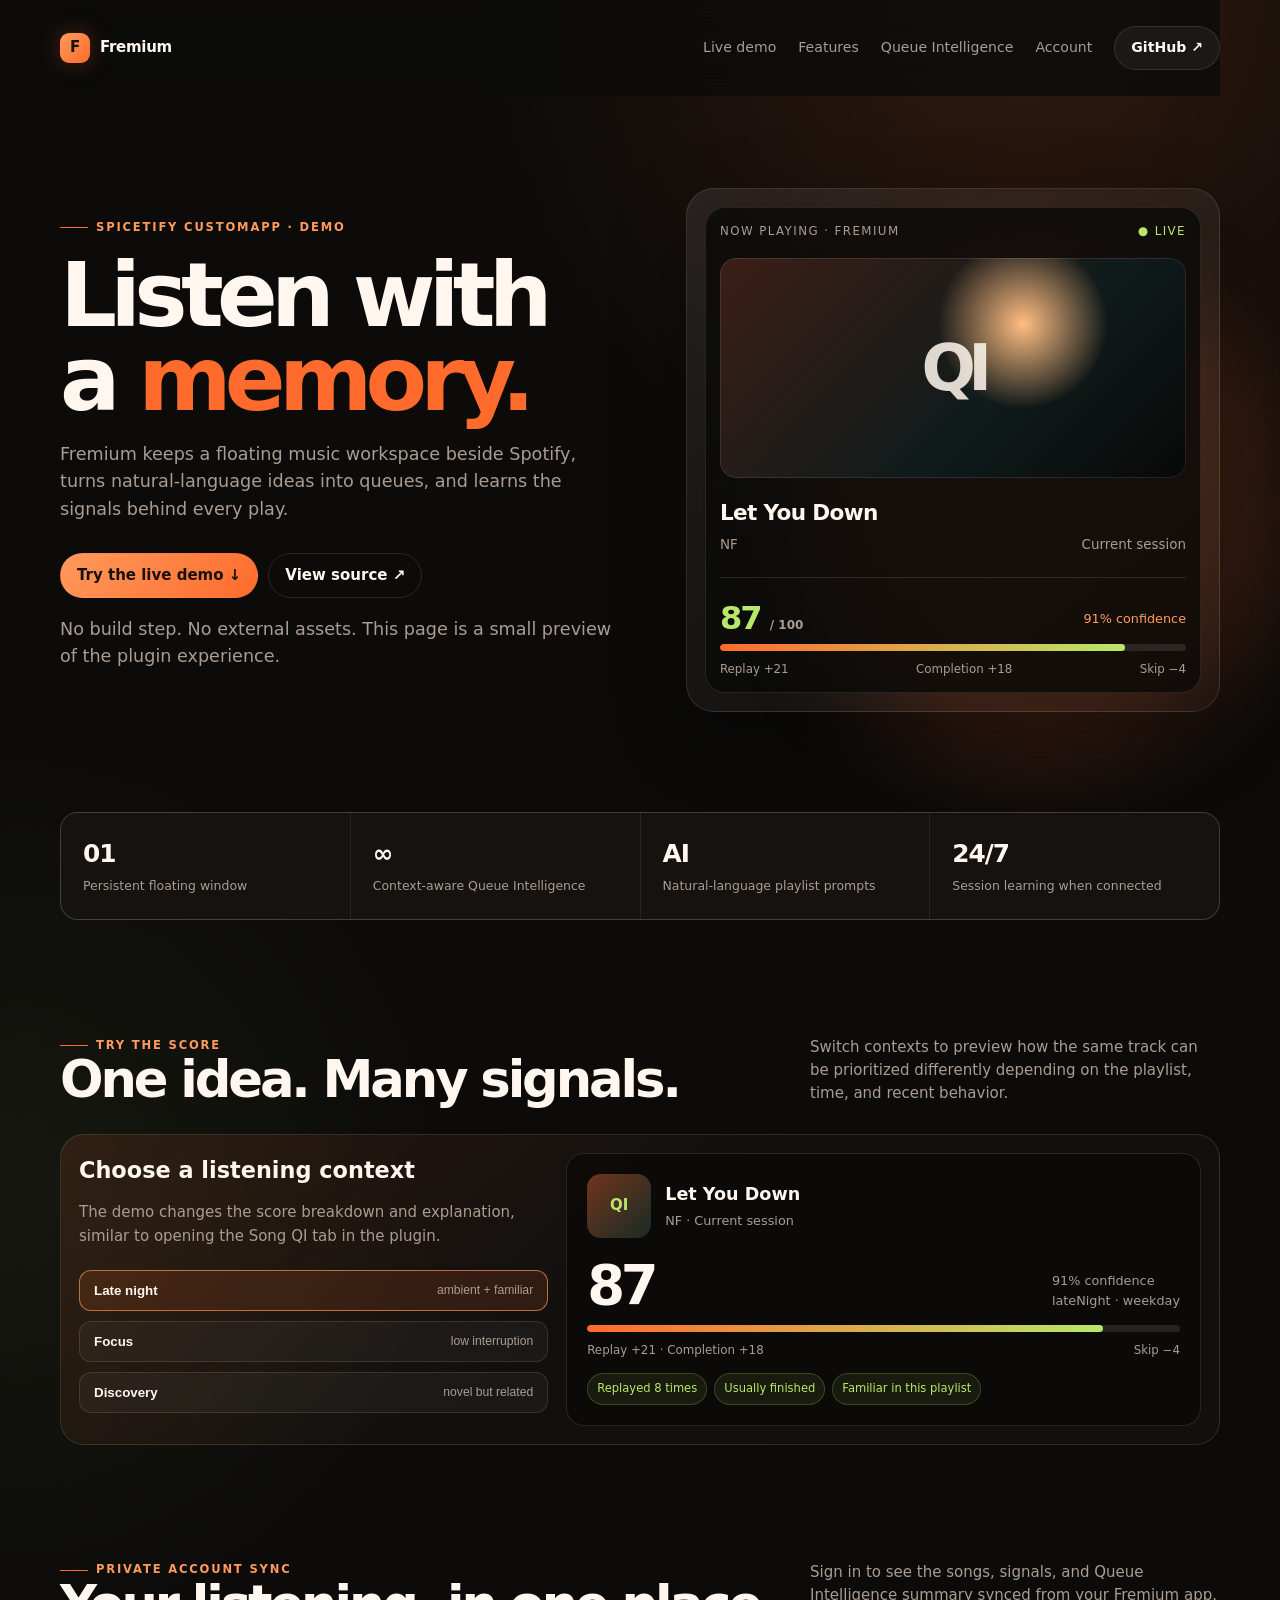
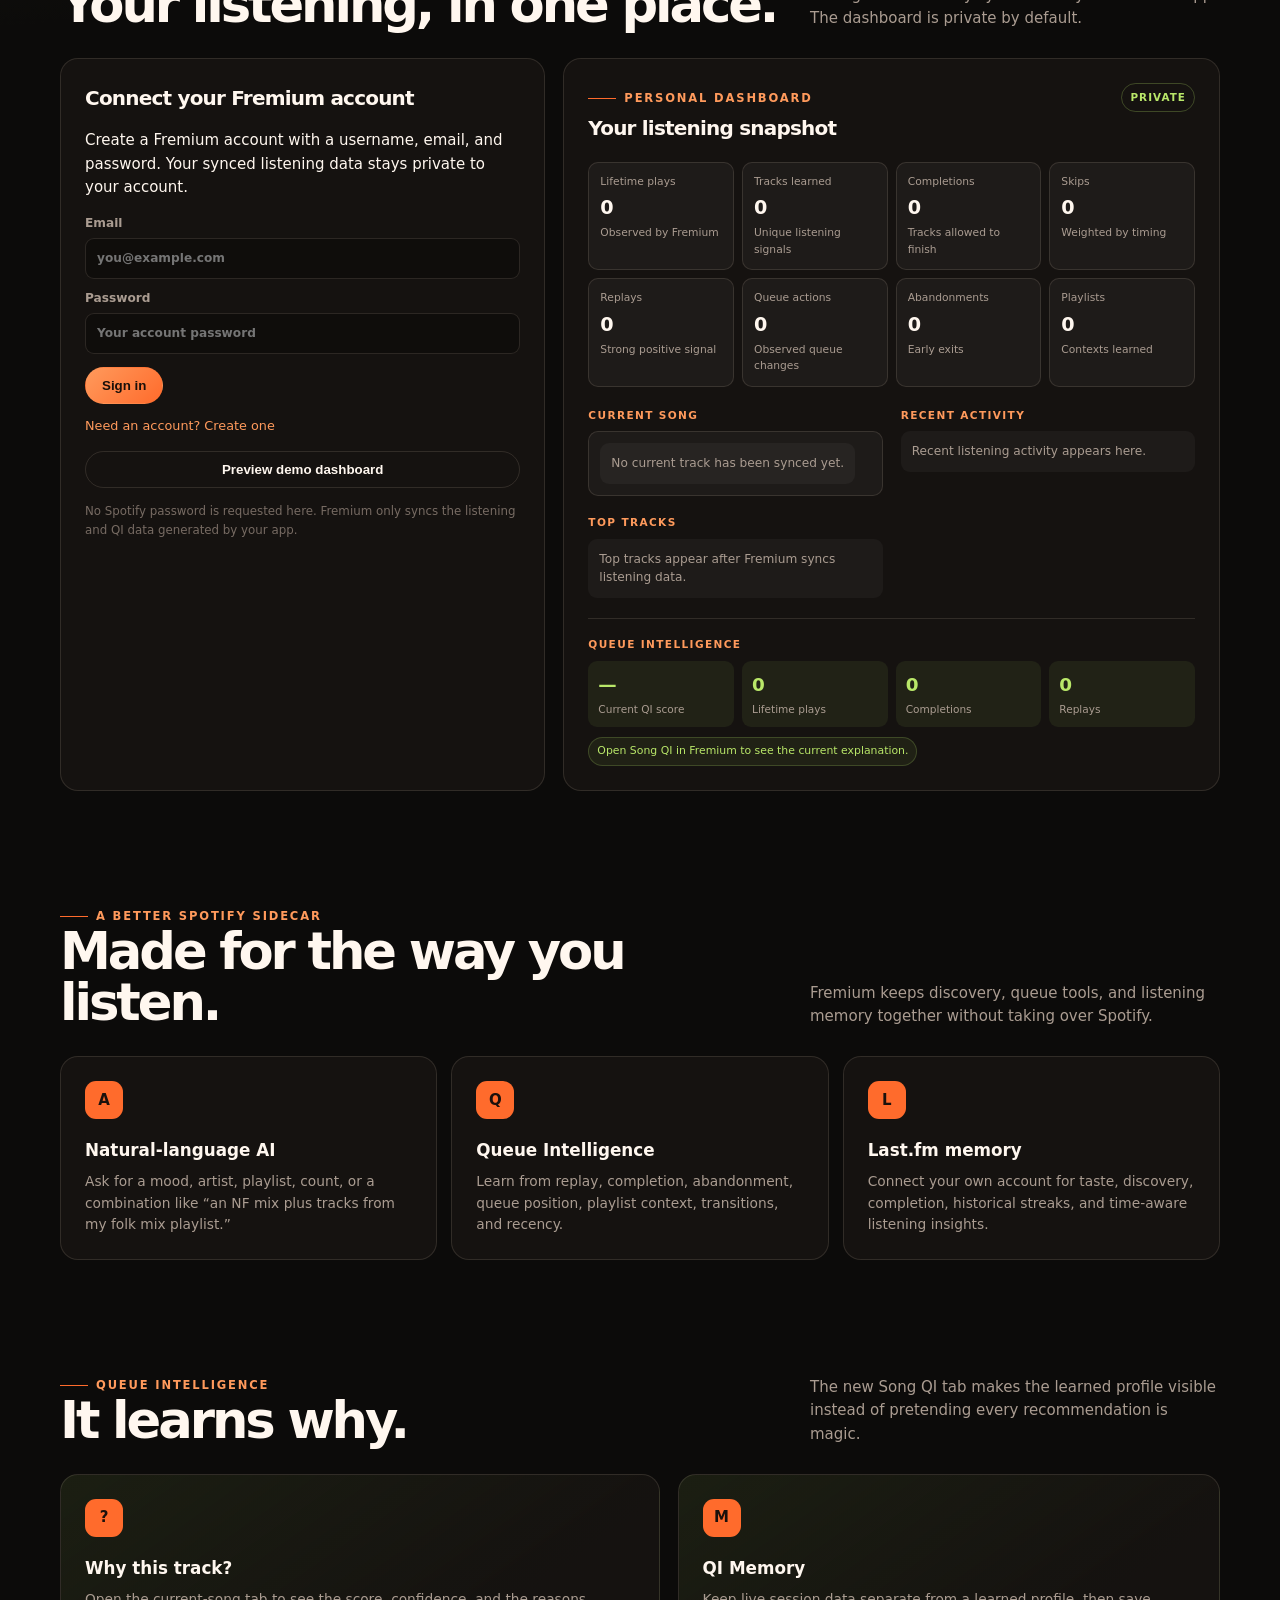
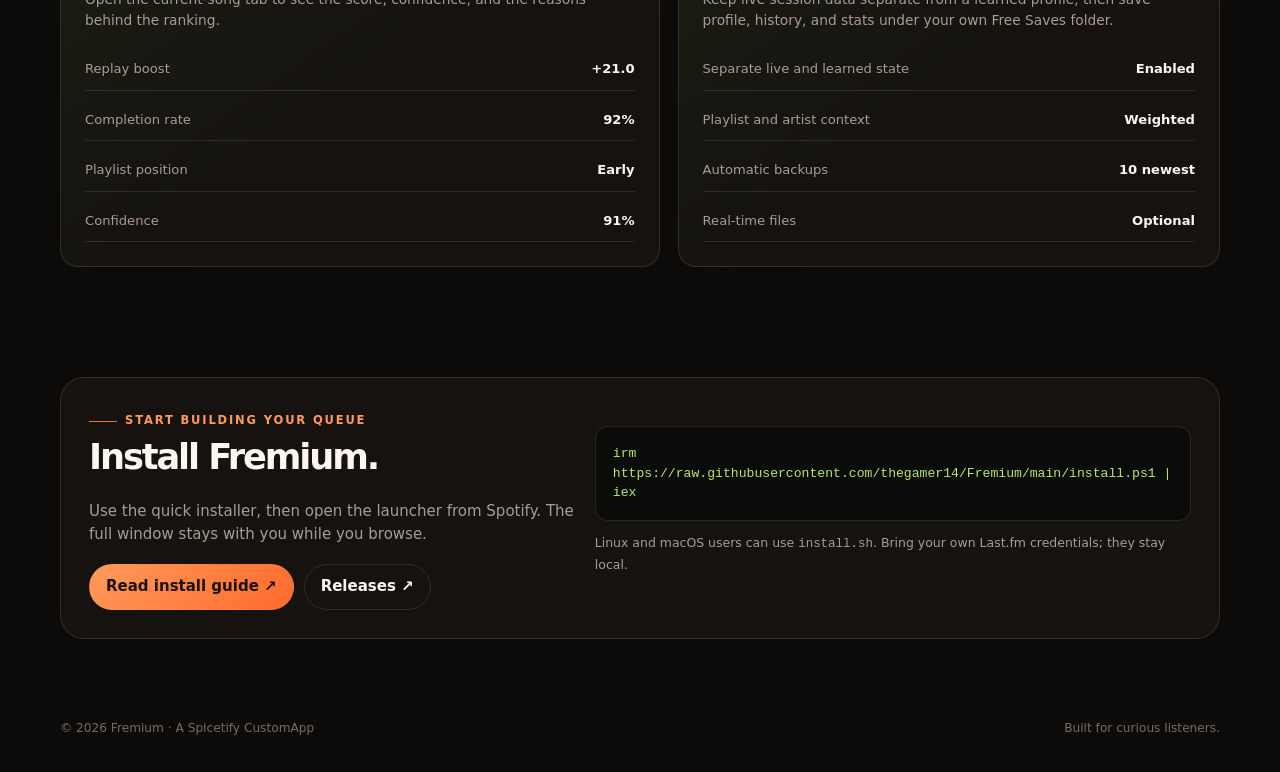
==== index.html @ e29431d1 "feat: bake public account configuration" ====
<!doctype html>
<html lang="en">
<head>
  <meta charset="utf-8">
  <meta name="viewport" content="width=device-width, initial-scale=1">
  <meta name="description" content="Fremium is a Spicetify CustomApp for smarter queues, AI playlists, and listening intelligence.">
  <title>Fremium — Listen with a memory</title>
  <style>
    :root {
      --bg: #0c0b0a;
      --panel: #151210;
      --panel-2: #1c1815;
      --line: rgba(255, 226, 204, .12);
      --text: #fff7ef;
      --muted: #aa9c91;
      --orange: #ff6b2c;
      --orange-2: #ff9a5c;
      --green: #b9e769;
      --shadow: 0 24px 70px rgba(0, 0, 0, .35);
    }
    * { box-sizing: border-box; }
    html { scroll-behavior: smooth; }
    body {
      margin: 0;
      color: var(--text);
      background:
        radial-gradient(circle at 80% 0%, rgba(255, 107, 44, .15), transparent 34rem),
        radial-gradient(circle at 0% 30%, rgba(185, 231, 105, .06), transparent 28rem),
        var(--bg);
      font: 15px/1.55 Inter, ui-sans-serif, system-ui, -apple-system, BlinkMacSystemFont, "Segoe UI", sans-serif;
    }
    a { color: inherit; text-decoration: none; }
    .shell { width: min(1160px, calc(100% - 40px)); margin: 0 auto; }
    .nav { display: flex; align-items: center; justify-content: space-between; padding: 26px 0; position: sticky; top: 0; z-index: 10; background: rgba(12, 11, 10, .82); backdrop-filter: blur(18px); }
    .brand { display: flex; align-items: center; gap: 10px; font-weight: 850; letter-spacing: -.02em; }
    .brand-mark { display: grid; place-items: center; width: 30px; height: 30px; border-radius: 9px; color: #17100b; background: linear-gradient(135deg, var(--orange-2), var(--orange)); box-shadow: 0 0 24px rgba(255, 107, 44, .28); }
    .nav-links { display: flex; align-items: center; gap: 22px; color: var(--muted); font-size: .88rem; }
    .nav-links a:hover { color: var(--text); }
    .nav-button, .button { display: inline-flex; align-items: center; justify-content: center; gap: 8px; border: 1px solid var(--line); border-radius: 999px; padding: 10px 16px; color: var(--text); background: rgba(255,255,255,.05); font-weight: 750; cursor: pointer; transition: transform .18s, border-color .18s, background .18s; }
    .nav-button:hover, .button:hover { transform: translateY(-2px); border-color: rgba(255, 155, 95, .6); background: rgba(255, 107, 44, .12); }
    .button.primary { color: #1a100a; border-color: transparent; background: linear-gradient(135deg, var(--orange-2), var(--orange)); }
    .button.secondary { background: transparent; }
    .hero { display: grid; grid-template-columns: 1.02fr .98fr; gap: 70px; align-items: center; padding: 92px 0 100px; }
    .eyebrow { display: inline-flex; align-items: center; gap: 8px; color: var(--orange-2); text-transform: uppercase; letter-spacing: .16em; font-size: .72rem; font-weight: 850; }
    .eyebrow::before { content: ""; width: 28px; height: 1px; background: var(--orange); }
    h1 { max-width: 700px; margin: 18px 0 20px; font-size: clamp(3.2rem, 7vw, 6.7rem); line-height: .93; letter-spacing: -.075em; }
    h1 em { color: var(--orange); font-style: normal; }
    .hero-copy > p { max-width: 570px; color: var(--muted); font-size: 1.1rem; }
    .hero-actions { display: flex; flex-wrap: wrap; gap: 10px; margin-top: 30px; }
    .hero-note { margin-top: 18px; color: #7f7168; font-size: .78rem; }
    .hero-art { position: relative; padding: 18px; border: 1px solid var(--line); border-radius: 28px; background: linear-gradient(145deg, rgba(255,255,255,.08), rgba(255,255,255,.02)); box-shadow: var(--shadow); }
    .hero-art::before { content: ""; position: absolute; inset: 12% -12% -10% 20%; z-index: -1; border-radius: 50%; background: rgba(255, 107, 44, .18); filter: blur(45px); }
    .player { padding: 14px; border: 1px solid rgba(255,255,255,.1); border-radius: 20px; background: rgba(9,8,7,.76); }
    .player-top, .player-meta, .score-line, .bar-line, .install-top { display: flex; align-items: center; justify-content: space-between; gap: 12px; }
    .player-top { color: var(--muted); font-size: .74rem; text-transform: uppercase; letter-spacing: .12em; }
    .live { color: var(--green); }
    .album-art { display: grid; place-items: center; height: 220px; margin: 18px 0; border-radius: 16px; background: radial-gradient(circle at 65% 30%, #ffbd82, transparent 25%), linear-gradient(135deg, #3c1e16, #101b1b 60%, #080908); font-size: 4rem; font-weight: 900; letter-spacing: -.12em; color: rgba(255,247,239,.86); box-shadow: inset 0 0 0 1px rgba(255,255,255,.1); }
    .player h3 { margin: 0; font-size: 1.35rem; letter-spacing: -.03em; }
    .player-meta { margin-top: 5px; color: var(--muted); font-size: .84rem; }
    .score-line { margin-top: 22px; padding-top: 16px; border-top: 1px solid var(--line); }
    .score { color: var(--green); font-size: 2rem; font-weight: 850; letter-spacing: -.06em; }
    .score small { color: var(--muted); font-size: .75rem; font-weight: 600; letter-spacing: 0; }
    .confidence { color: var(--orange-2); font-size: .8rem; }
    .bar { height: 7px; overflow: hidden; border-radius: 20px; background: rgba(255,255,255,.1); }
    .bar > span { display: block; height: 100%; border-radius: inherit; background: linear-gradient(90deg, var(--orange), var(--green)); }
    .bar-line { margin-top: 9px; color: var(--muted); font-size: .74rem; }
    .metrics { display: grid; grid-template-columns: repeat(4, 1fr); gap: 1px; overflow: hidden; border: 1px solid var(--line); border-radius: 18px; background: var(--line); }
    .metric { padding: 22px; background: var(--panel); }
    .metric strong { display: block; font-size: 1.55rem; letter-spacing: -.04em; }
    .metric span { color: var(--muted); font-size: .78rem; }
    .section { padding: 110px 0 0; }
    .section-heading { display: flex; align-items: end; justify-content: space-between; gap: 20px; margin-bottom: 28px; }
    .section-heading h2 { margin: 0; font-size: clamp(2rem, 4vw, 3.3rem); line-height: 1; letter-spacing: -.06em; }
    .section-heading p { max-width: 410px; margin: 0; color: var(--muted); }
    .demo { display: grid; grid-template-columns: .85fr 1.15fr; gap: 18px; padding: 18px; border: 1px solid var(--line); border-radius: 24px; background: linear-gradient(140deg, rgba(255,107,44,.12), rgba(255,255,255,.025) 48%); }
    .demo-controls { display: flex; flex-direction: column; gap: 10px; }
    .demo-controls h3 { margin: 0 0 4px; font-size: 1.4rem; }
    .demo-controls p { margin: 0 0 12px; color: var(--muted); }
    .scene { display: flex; align-items: center; justify-content: space-between; width: 100%; padding: 12px 14px; border: 1px solid var(--line); border-radius: 12px; color: var(--text); background: rgba(255,255,255,.04); text-align: left; cursor: pointer; }
    .scene:hover, .scene.active { border-color: rgba(255, 155, 95, .65); background: rgba(255, 107, 44, .13); }
    .scene span { color: var(--muted); font-size: .76rem; }
    .demo-card { padding: 20px; border: 1px solid var(--line); border-radius: 18px; background: rgba(9,8,7,.68); }
    .demo-track { display: flex; align-items: center; gap: 14px; }
    .cover { display: grid; place-items: center; width: 64px; height: 64px; border-radius: 14px; background: linear-gradient(135deg, #71351d, #192b25); color: var(--green); font-weight: 900; }
    .demo-track h3 { margin: 0; font-size: 1.1rem; }
    .demo-track p { margin: 3px 0 0; color: var(--muted); font-size: .8rem; }
    .demo-score { display: flex; align-items: end; justify-content: space-between; gap: 16px; margin: 24px 0 14px; }
    .demo-score strong { font-size: 3.4rem; line-height: .9; letter-spacing: -.08em; }
    .demo-score span { color: var(--muted); font-size: .8rem; }
    .reason-list { display: flex; flex-wrap: wrap; gap: 7px; margin-top: 14px; }
    .reason { padding: 6px 9px; border: 1px solid rgba(185,231,105,.22); border-radius: 999px; color: var(--green); background: rgba(185,231,105,.08); font-size: .72rem; }
    .grid-3 { display: grid; grid-template-columns: repeat(3, 1fr); gap: 14px; }
    .feature, .qi-card { padding: 24px; border: 1px solid var(--line); border-radius: 18px; background: var(--panel); }
    .feature-icon, .qi-icon { display: grid; place-items: center; width: 38px; height: 38px; margin-bottom: 18px; border-radius: 11px; color: #1b110c; background: var(--orange); font-weight: 900; }
    .feature h3, .qi-card h3 { margin: 0 0 8px; font-size: 1.05rem; }
    .feature p, .qi-card p { margin: 0; color: var(--muted); font-size: .86rem; }
    .qi-layout { display: grid; grid-template-columns: 1.05fr .95fr; gap: 18px; }
    .qi-card { background: linear-gradient(145deg, rgba(185,231,105,.09), var(--panel) 55%); }
    .qi-list { display: grid; gap: 9px; margin-top: 18px; }
    .qi-line { display: flex; justify-content: space-between; gap: 12px; padding: 10px 0; border-bottom: 1px solid var(--line); color: var(--muted); font-size: .82rem; }
    .qi-line strong { color: var(--text); }
    .install { display: grid; grid-template-columns: .9fr 1.1fr; gap: 18px; padding: 28px; border: 1px solid var(--line); border-radius: 24px; background: var(--panel); }
    .install h2 { margin: 0 0 10px; font-size: 2.2rem; letter-spacing: -.06em; }
    .install p { color: var(--muted); }
    .code { margin-top: 20px; padding: 17px; overflow-x: auto; border: 1px solid var(--line); border-radius: 13px; color: var(--green); background: #0b0b09; font: .82rem/1.5 ui-monospace, SFMono-Regular, Consolas, monospace; }
    .install-links { display: flex; flex-wrap: wrap; gap: 10px; margin-top: 18px; }
    .account-layout { display: grid; grid-template-columns: .85fr 1.15fr; gap: 18px; }
    .account-card { padding: 24px; border: 1px solid var(--line); border-radius: 18px; background: var(--panel); }
    .account-card h3 { margin: 0 0 8px; font-size: 1.25rem; letter-spacing: -.04em; }
    .account-card > p { margin: 0 0 16px; color: var(--muted); font-size: .86rem; }
    .account-settings { margin: 0 0 16px; border: 1px solid var(--line); border-radius: 12px; background: rgba(255,255,255,.03); }
    .account-settings summary { padding: 11px 13px; color: var(--orange-2); cursor: pointer; font-size: .8rem; font-weight: 750; }
    .account-settings[open] summary { border-bottom: 1px solid var(--line); }
    .account-form { display: flex; flex-direction: column; gap: 10px; }
    .account-settings .account-form { padding: 13px; }
    .account-field { display: flex; flex-direction: column; gap: 5px; color: var(--muted); font-size: .76rem; font-weight: 700; }
    .account-field input { width: 100%; padding: 10px 11px; border: 1px solid var(--line); border-radius: 9px; outline: none; color: var(--text); background: rgba(0,0,0,.28); font: inherit; }
    .account-field input:focus { border-color: rgba(255,155,95,.7); box-shadow: 0 0 0 3px rgba(255,107,44,.12); }
    .account-form-actions { display: flex; flex-wrap: wrap; gap: 8px; margin-top: 3px; }
    .account-switch { margin: 12px 0; color: var(--muted); font-size: .8rem; }
    .account-switch button { padding: 0; border: 0; color: var(--orange-2); background: transparent; cursor: pointer; font: inherit; }
    .account-demo { width: 100%; margin-top: 4px; }
    .account-note { margin: 14px 0 0 !important; color: #776b63 !important; font-size: .74rem !important; }
    .account-message { margin-top: 12px; padding: 9px 11px; border: 1px solid var(--line); border-radius: 9px; color: var(--muted); font-size: .78rem; }
    .account-message.ok { border-color: rgba(185,231,105,.3); color: var(--green); background: rgba(185,231,105,.08); }
    .account-message.error { border-color: rgba(255,107,44,.35); color: var(--orange-2); background: rgba(255,107,44,.08); }
    .account-dashboard { min-width: 0; }
    .account-dashboard-head { display: flex; align-items: start; justify-content: space-between; gap: 12px; }
    .account-dashboard-head h3 { margin: 5px 0 0; }
    .account-live { padding: 5px 8px; border: 1px solid rgba(185,231,105,.25); border-radius: 999px; color: var(--green); font-size: .65rem; font-weight: 850; letter-spacing: .1em; }
    .account-user { margin: 12px 0; padding: 9px 11px; border-radius: 9px; color: var(--muted); background: rgba(255,255,255,.05); font-size: .78rem; overflow-wrap: anywhere; }
    .account-dashboard-actions { display: flex; flex-wrap: wrap; gap: 8px; }
    .account-demo-banner { margin-bottom: 12px; padding: 7px 10px; border: 1px solid rgba(255,155,95,.25); border-radius: 8px; color: var(--orange-2); background: rgba(255,107,44,.08); font-size: .75rem; }
    .account-stats { display: grid; grid-template-columns: repeat(4, 1fr); gap: 8px; margin-top: 18px; }
    .account-stat { min-width: 0; padding: 11px; border: 1px solid var(--line); border-radius: 10px; background: rgba(255,255,255,.04); }
    .account-stat span, .account-stat small { display: block; color: var(--muted); font-size: .67rem; }
    .account-stat strong { display: block; margin: 3px 0 2px; color: var(--text); font-size: 1.2rem; letter-spacing: -.05em; overflow: hidden; text-overflow: ellipsis; }
    .account-content { display: grid; grid-template-columns: 1fr 1fr; gap: 18px; margin-top: 20px; }
    .account-section-label { margin-bottom: 8px; color: var(--orange-2); text-transform: uppercase; letter-spacing: .13em; font-size: .66rem; font-weight: 850; }
    .account-current { display: flex; align-items: center; justify-content: space-between; gap: 12px; min-height: 58px; padding: 11px; border: 1px solid var(--line); border-radius: 10px; background: rgba(255,255,255,.04); }
    .account-current-track { min-width: 0; }
    .account-current-track strong, .account-current-track span { display: block; overflow: hidden; text-overflow: ellipsis; white-space: nowrap; }
    .account-current-track strong { font-size: .85rem; }
    .account-current-track span { margin-top: 2px; color: var(--muted); font-size: .7rem; }
    .account-current-qi { flex: 0 0 auto; text-align: right; }
    .account-current-qi strong, .account-current-qi span { display: block; }
    .account-current-qi strong { color: var(--green); font-size: 1.3rem; }
    .account-current-qi span { color: var(--muted); font-size: .65rem; }
    .account-list { display: grid; gap: 6px; }
    .account-list-row { display: flex; align-items: center; justify-content: space-between; gap: 10px; padding: 8px 0; border-bottom: 1px solid var(--line); }
    .account-list-row > div { min-width: 0; }
    .account-list-row strong, .account-list-row span { display: block; overflow: hidden; text-overflow: ellipsis; white-space: nowrap; }
    .account-list-row strong { font-size: .78rem; }
    .account-list-row span, .account-list-row b { color: var(--muted); font-size: .68rem; font-weight: 600; }
    .account-list-row b { flex: 0 0 auto; text-align: right; }
    .account-empty { padding: 11px; border-radius: 9px; color: var(--muted); background: rgba(255,255,255,.04); font-size: .76rem; }
    .account-qi { margin-top: 20px; padding-top: 17px; border-top: 1px solid var(--line); }
    .account-qi-grid { display: grid; grid-template-columns: repeat(4, 1fr); gap: 8px; }
    .account-qi-grid > div { padding: 10px; border-radius: 9px; background: rgba(185,231,105,.07); }
    .account-qi-grid strong, .account-qi-grid span { display: block; }
    .account-qi-grid strong { color: var(--green); font-size: 1.15rem; }
    .account-qi-grid span { margin-top: 2px; color: var(--muted); font-size: .66rem; }
    .account-reasons { display: flex; flex-wrap: wrap; gap: 6px; margin-top: 10px; }
    .account-reasons span { padding: 5px 8px; border: 1px solid rgba(185,231,105,.2); border-radius: 999px; color: var(--green); background: rgba(185,231,105,.07); font-size: .68rem; }
    [hidden] { display: none !important; }
    footer { display: flex; justify-content: space-between; gap: 20px; padding: 80px 0 35px; color: #776b63; font-size: .76rem; }
    @media (max-width: 820px) {
      .nav-links a:not(.nav-button) { display: none; }
      .hero, .demo, .qi-layout, .install, .account-layout, .account-content { grid-template-columns: 1fr; }
      .hero { gap: 42px; padding-top: 60px; }
      .metrics { grid-template-columns: repeat(2, 1fr); }
      .grid-3 { grid-template-columns: 1fr; }
      .account-stats { grid-template-columns: repeat(2, 1fr); }
      .section { padding-top: 78px; }
      .section-heading { display: block; }
      .section-heading p { margin-top: 12px; }
    }
    @media (max-width: 480px) {
      .shell { width: min(100% - 28px, 1160px); }
      h1 { font-size: 3.35rem; }
      .metrics { grid-template-columns: 1fr 1fr; }
      .metric { padding: 16px; }
      .metric strong { font-size: 1.2rem; }
      .album-art { height: 170px; }
    }
  </style>
</head>
<body>
  <header class="nav shell">
    <a class="brand" href="#top" aria-label="Fremium home"><span class="brand-mark">F</span><span>Fremium</span></a>
    <nav class="nav-links" aria-label="Primary navigation">
      <a href="#demo">Live demo</a>
      <a href="#features">Features</a>
      <a href="#qi">Queue Intelligence</a>
      <a href="#account">Account</a>
      <a class="nav-button" href="https://github.com/thegamer14/Fremium" target="_blank" rel="noreferrer">GitHub ↗</a>
    </nav>
  </header>

  <main id="top">
    <section class="hero shell">
      <div class="hero-copy">
        <div class="eyebrow">Spicetify CustomApp · Demo</div>
        <h1>Listen with a <em>memory.</em></h1>
        <p>Fremium keeps a floating music workspace beside Spotify, turns natural-language ideas into queues, and learns the signals behind every play.</p>
        <div class="hero-actions">
          <a class="button primary" href="#demo">Try the live demo ↓</a>
          <a class="button secondary" href="https://github.com/thegamer14/Fremium" target="_blank" rel="noreferrer">View source ↗</a>
        </div>
        <p class="hero-note">No build step. No external assets. This page is a small preview of the plugin experience.</p>
      </div>
      <div class="hero-art" aria-label="Fremium player preview">
        <div class="player">
          <div class="player-top"><span>Now playing · Fremium</span><span class="live">● LIVE</span></div>
          <div class="album-art">QI</div>
          <h3>Let You Down</h3>
          <div class="player-meta"><span>NF</span><span>Current session</span></div>
          <div class="score-line"><div class="score">87 <small>/ 100</small></div><div class="confidence">91% confidence</div></div>
          <div class="bar"><span style="width:87%"></span></div>
          <div class="bar-line"><span>Replay +21</span><span>Completion +18</span><span>Skip −4</span></div>
        </div>
      </div>
    </section>

    <section class="metrics shell" aria-label="Fremium highlights">
      <div class="metric"><strong>01</strong><span>Persistent floating window</span></div>
      <div class="metric"><strong>∞</strong><span>Context-aware Queue Intelligence</span></div>
      <div class="metric"><strong>AI</strong><span>Natural-language playlist prompts</span></div>
      <div class="metric"><strong>24/7</strong><span>Session learning when connected</span></div>
    </section>

    <section class="section shell" id="demo">
      <div class="section-heading">
        <div><div class="eyebrow">Try the score</div><h2>One idea. Many signals.</h2></div>
        <p>Switch contexts to preview how the same track can be prioritized differently depending on the playlist, time, and recent behavior.</p>
      </div>
      <div class="demo">
        <div class="demo-controls">
          <h3>Choose a listening context</h3>
          <p>The demo changes the score breakdown and explanation, similar to opening the Song QI tab in the plugin.</p>
          <button class="scene active" data-scene="night"><strong>Late night</strong><span>ambient + familiar</span></button>
          <button class="scene" data-scene="focus"><strong>Focus</strong><span>low interruption</span></button>
          <button class="scene" data-scene="discovery"><strong>Discovery</strong><span>novel but related</span></button>
        </div>
        <div class="demo-card">
          <div class="demo-track"><div class="cover" id="demo-cover">QI</div><div><h3 id="demo-title">Let You Down</h3><p id="demo-artist">NF · Current session</p></div></div>
          <div class="demo-score"><strong id="demo-score">87</strong><span id="demo-confidence">91% confidence<br><span id="demo-context">lateNight · weekday</span></span></div>
          <div class="bar"><span id="demo-bar" style="width:87%"></span></div>
          <div class="bar-line"><span id="demo-positive">Replay +21 · Completion +18</span><span id="demo-negative">Skip −4</span></div>
          <div class="reason-list" id="demo-reasons"><span class="reason">Replayed 8 times</span><span class="reason">Usually finished</span><span class="reason">Familiar in this playlist</span></div>
        </div>
      </div>
    </section>

    <section class="section shell" id="account">
      <div class="section-heading">
        <div><div class="eyebrow">Private account sync</div><h2>Your listening, in one place.</h2></div>
        <p>Sign in to see the songs, signals, and Queue Intelligence summary synced from your Fremium app. The dashboard is private by default.</p>
      </div>
      <div class="account-layout">
        <div class="account-card">
          <div id="account-signed-out">
            <h3>Connect your Fremium account</h3>
            <p>Create a Fremium account with a username, email, and password. Your synced listening data stays private to your account.</p>
            <form class="account-form" id="account-auth-form">
              <label class="account-field" id="account-display-field" hidden>Username<input id="account-display-name" type="text" placeholder="Choose a username" autocomplete="username"></label>
              <label class="account-field">Email<input id="account-email" type="email" placeholder="you@example.com" autocomplete="email" required></label>
              <label class="account-field">Password<input id="account-password" type="password" placeholder="Your account password" autocomplete="current-password" required></label>
              <div class="account-form-actions"><button class="button primary" id="account-submit" type="submit">Sign in</button></div>
            </form>
            <div class="account-switch"><button id="account-toggle" type="button">Need an account? Create one</button></div>
            <button class="button secondary account-demo" id="account-demo" type="button">Preview demo dashboard</button>
            <p class="account-note">No Spotify password is requested here. Fremium only syncs the listening and QI data generated by your app.</p>
          </div>
          <div id="account-signed-in" hidden>
            <h3>Your private dashboard</h3>
            <p>Refresh whenever you want the latest data from the Fremium app.</p>
            <div class="account-user" id="account-user"></div>
            <div class="account-dashboard-actions"><button class="button primary small" id="account-refresh" type="button">Refresh stats</button><button class="button secondary small" id="account-signout" type="button">Sign out</button></div>
          </div>
          <div class="account-message" id="account-message" role="status" aria-live="polite" hidden></div>
        </div>
        <div class="account-card account-dashboard">
          <div class="account-demo-banner" id="account-demo-banner" hidden>Demo data · not connected to an account</div>
          <div class="account-dashboard-head"><div><div class="eyebrow">Personal dashboard</div><h3 id="account-dashboard-title">Connect to see your stats</h3></div><span class="account-live">PRIVATE</span></div>
          <div class="account-stats" id="account-stats"></div>
          <div class="account-content">
            <div><div class="account-section-label">Current song</div><div class="account-current" id="account-current"></div><div class="account-section-label" style="margin-top:18px">Top tracks</div><div class="account-list" id="account-top"></div></div>
            <div><div class="account-section-label">Recent activity</div><div class="account-list" id="account-recent"></div></div>
          </div>
          <div class="account-qi" id="account-qi"></div>
        </div>
      </div>
    </section>

    <section class="section shell" id="features">
      <div class="section-heading">
        <div><div class="eyebrow">A better Spotify sidecar</div><h2>Made for the way you listen.</h2></div>
        <p>Fremium keeps discovery, queue tools, and listening memory together without taking over Spotify.</p>
      </div>
      <div class="grid-3">
        <article class="feature"><div class="feature-icon">A</div><h3>Natural-language AI</h3><p>Ask for a mood, artist, playlist, count, or a combination like “an NF mix plus tracks from my folk mix playlist.”</p></article>
        <article class="feature"><div class="feature-icon">Q</div><h3>Queue Intelligence</h3><p>Learn from replay, completion, abandonment, queue position, playlist context, transitions, and recency.</p></article>
        <article class="feature"><div class="feature-icon">L</div><h3>Last.fm memory</h3><p>Connect your own account for taste, discovery, completion, historical streaks, and time-aware listening insights.</p></article>
      </div>
    </section>

    <section class="section shell" id="qi">
      <div class="section-heading">
        <div><div class="eyebrow">Queue Intelligence</div><h2>It learns why.</h2></div>
        <p>The new Song QI tab makes the learned profile visible instead of pretending every recommendation is magic.</p>
      </div>
      <div class="qi-layout">
        <article class="qi-card">
          <div class="qi-icon">?</div>
          <h3>Why this track?</h3>
          <p>Open the current-song tab to see the score, confidence, and the reasons behind the ranking.</p>
          <div class="qi-list">
            <div class="qi-line"><span>Replay boost</span><strong>+21.0</strong></div>
            <div class="qi-line"><span>Completion rate</span><strong>92%</strong></div>
            <div class="qi-line"><span>Playlist position</span><strong>Early</strong></div>
            <div class="qi-line"><span>Confidence</span><strong>91%</strong></div>
          </div>
        </article>
        <article class="qi-card">
          <div class="qi-icon">M</div>
          <h3>QI Memory</h3>
          <p>Keep live session data separate from a learned profile, then save profile, history, and stats under your own Free Saves folder.</p>
          <div class="qi-list">
            <div class="qi-line"><span>Separate live and learned state</span><strong>Enabled</strong></div>
            <div class="qi-line"><span>Playlist and artist context</span><strong>Weighted</strong></div>
            <div class="qi-line"><span>Automatic backups</span><strong>10 newest</strong></div>
            <div class="qi-line"><span>Real-time files</span><strong>Optional</strong></div>
          </div>
        </article>
      </div>
    </section>

    <section class="section shell" id="install">
      <div class="install">
        <div><div class="eyebrow">Start building your queue</div><h2>Install Fremium.</h2><p>Use the quick installer, then open the launcher from Spotify. The full window stays with you while you browse.</p><div class="install-links"><a class="button primary" href="https://github.com/thegamer14/Fremium#install-on-windows" target="_blank" rel="noreferrer">Read install guide ↗</a><a class="button secondary" href="https://github.com/thegamer14/Fremium/releases" target="_blank" rel="noreferrer">Releases ↗</a></div></div>
        <div><div class="code">irm https://raw.githubusercontent.com/thegamer14/Fremium/main/install.ps1 | iex</div><p style="font-size:.78rem;margin-bottom:0">Linux and macOS users can use <code>install.sh</code>. Bring your own Last.fm credentials; they stay local.</p></div>
      </div>
    </section>
  </main>

  <footer class="shell"><span>© <span id="year"></span> Fremium · A Spicetify CustomApp</span><span>Built for curious listeners.</span></footer>

  <script src="account-config.js"></script>
  <script src="account.js"></script>
  <script>
    const scenes = {
      night: { title: "Let You Down", artist: "NF · late-night focus", cover: "QI", score: 87, confidence: 91, context: "lateNight · weekday", positive: "Replay +21 · Completion +18", negative: "Skip −4", reasons: ["Replayed 8 times", "Usually finished", "Familiar in this playlist"] },
      focus: { title: "The Search", artist: "NF · deep focus", cover: "NF", score: 78, confidence: 84, context: "afternoon · weekday", positive: "Completion +17 · Position +9", negative: "Recently played −3", reasons: ["Strong completion history", "Usually chosen early", "No recent skips"] },
      discovery: { title: "Clouded", artist: "NF · discovery branch", cover: "CL", score: 64, confidence: 57, context: "evening · weekend", positive: "Flow +8 · Artist +6", negative: "New track −2", reasons: ["New neighboring track", "Related artist signal", "Still learning your fit"] }
    };
    const setScene = name => {
      const scene = scenes[name];
      document.querySelectorAll(".scene").forEach(button => button.classList.toggle("active", button.dataset.scene === name));
      document.getElementById("demo-title").textContent = scene.title;
      document.getElementById("demo-artist").textContent = scene.artist;
      document.getElementById("demo-cover").textContent = scene.cover;
      document.getElementById("demo-score").textContent = scene.score;
      document.getElementById("demo-confidence").innerHTML = scene.confidence + "% confidence<br><span>" + scene.context + "</span>";
      document.getElementById("demo-bar").style.width = scene.score + "%";
      document.getElementById("demo-positive").textContent = scene.positive;
      document.getElementById("demo-negative").textContent = scene.negative;
      document.getElementById("demo-reasons").innerHTML = scene.reasons.map(reason => '<span class="reason">' + reason + "</span>").join("");
    };
    document.querySelectorAll(".scene").forEach(button => button.addEventListener("click", () => setScene(button.dataset.scene)));
    document.getElementById("year").textContent = new Date().getFullYear();
  </script>
</body>
</html>
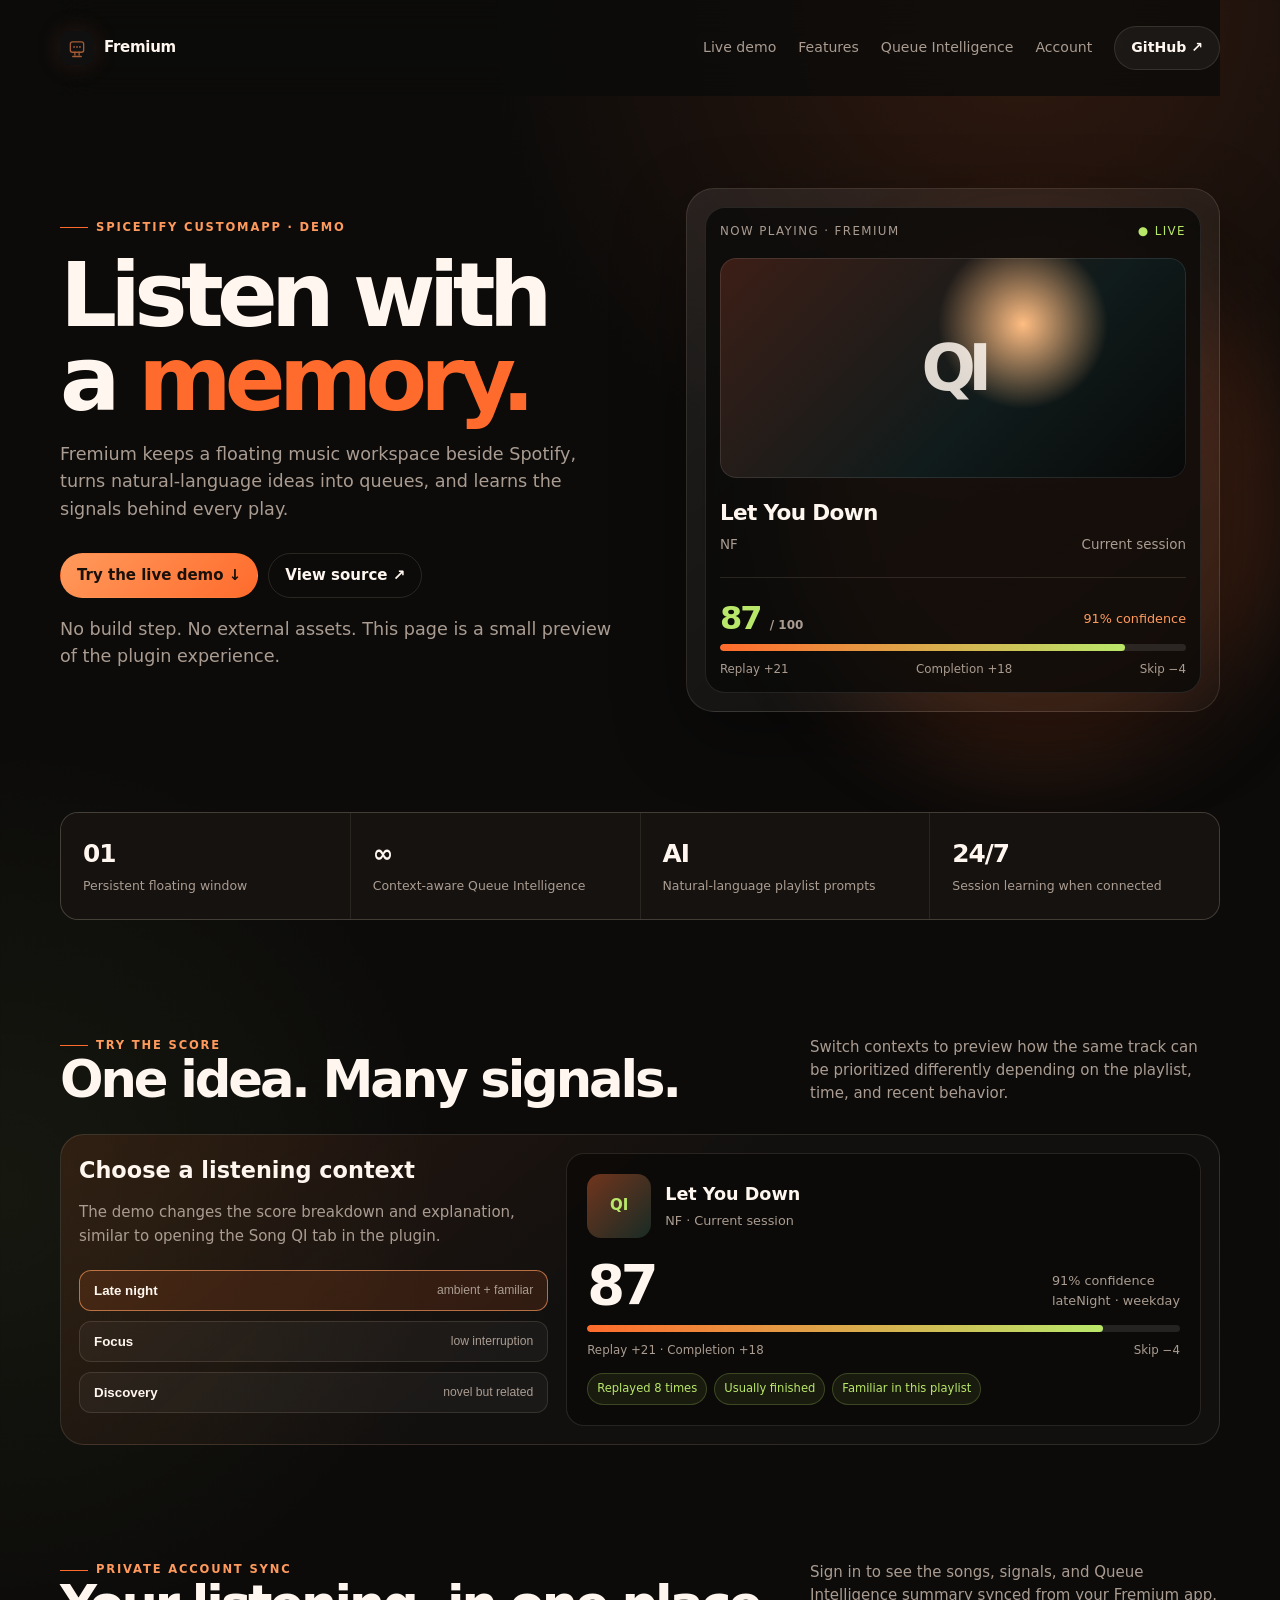
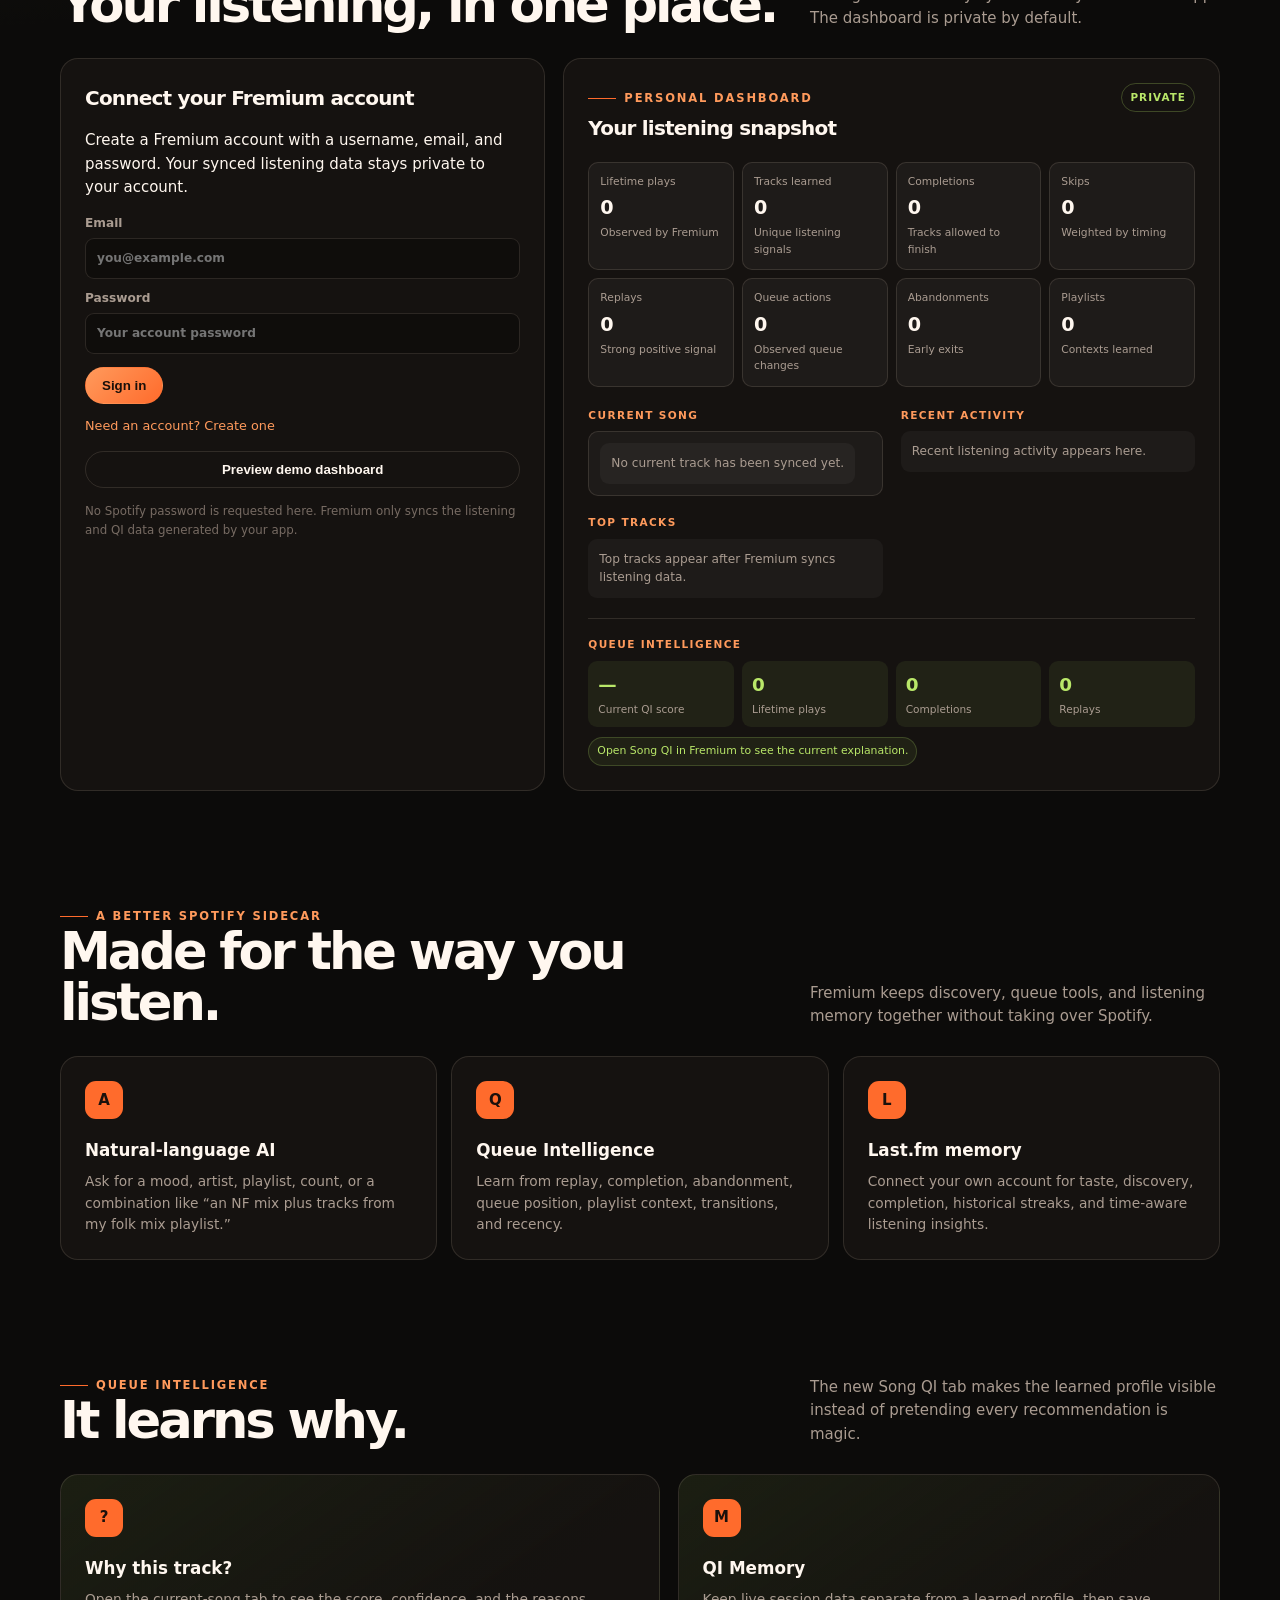
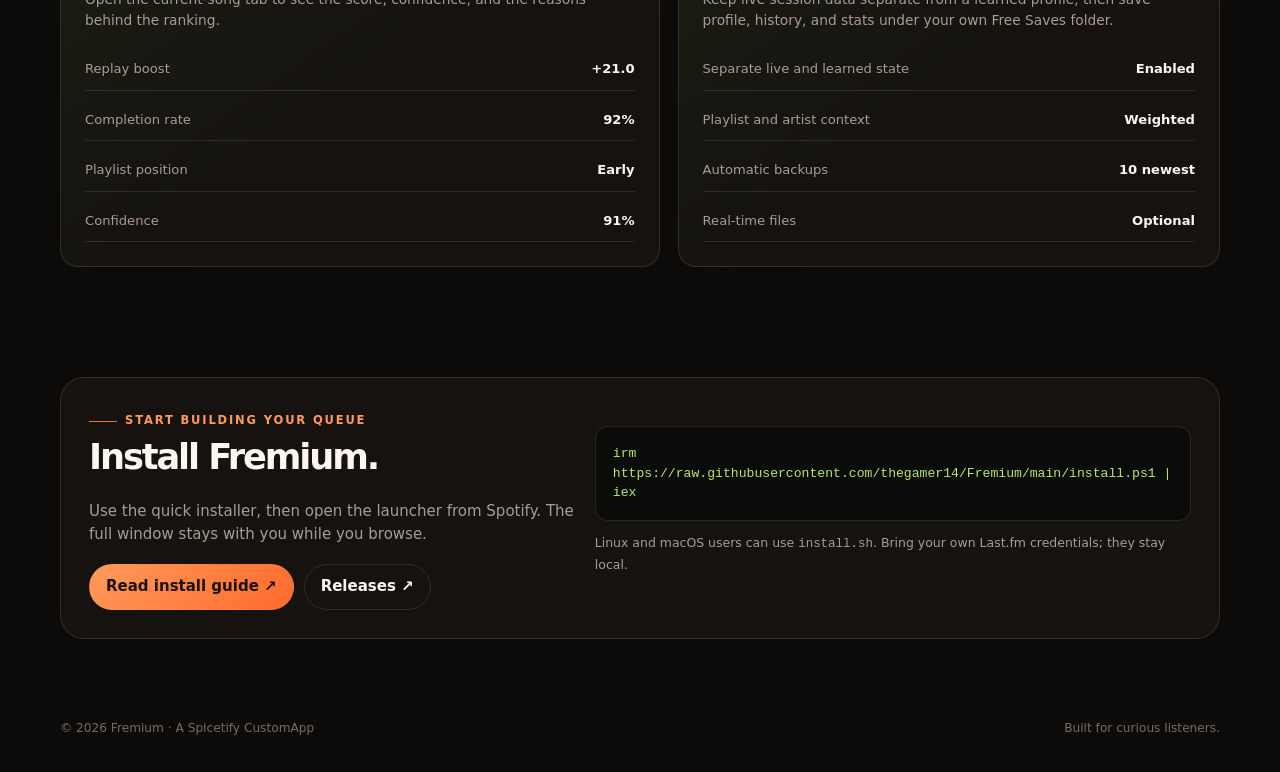
==== commit 1b118f6f: "feat: apply Fremium monitor logo" ====
--- a/index.html
+++ b/index.html
@@ -5,6 +5,7 @@
   <meta name="viewport" content="width=device-width, initial-scale=1">
   <meta name="description" content="Fremium is a Spicetify CustomApp for smarter queues, AI playlists, and listening intelligence.">
   <title>Fremium — Listen with a memory</title>
+  <link rel="icon" href="logo.svg" type="image/svg+xml">
   <style>
     :root {
       --bg: #0c0b0a;
@@ -33,7 +34,7 @@
     .shell { width: min(1160px, calc(100% - 40px)); margin: 0 auto; }
     .nav { display: flex; align-items: center; justify-content: space-between; padding: 26px 0; position: sticky; top: 0; z-index: 10; background: rgba(12, 11, 10, .82); backdrop-filter: blur(18px); }
     .brand { display: flex; align-items: center; gap: 10px; font-weight: 850; letter-spacing: -.02em; }
-    .brand-mark { display: grid; place-items: center; width: 30px; height: 30px; border-radius: 9px; color: #17100b; background: linear-gradient(135deg, var(--orange-2), var(--orange)); box-shadow: 0 0 24px rgba(255, 107, 44, .28); }
+    .brand-mark { display: block; width: 34px; height: 34px; border-radius: 9px; box-shadow: 0 0 24px rgba(164, 92, 53, .2); }
     .nav-links { display: flex; align-items: center; gap: 22px; color: var(--muted); font-size: .88rem; }
     .nav-links a:hover { color: var(--text); }
     .nav-button, .button { display: inline-flex; align-items: center; justify-content: center; gap: 8px; border: 1px solid var(--line); border-radius: 999px; padding: 10px 16px; color: var(--text); background: rgba(255,255,255,.05); font-weight: 750; cursor: pointer; transition: transform .18s, border-color .18s, background .18s; }
@@ -187,7 +188,7 @@
 </head>
 <body>
   <header class="nav shell">
-    <a class="brand" href="#top" aria-label="Fremium home"><span class="brand-mark">F</span><span>Fremium</span></a>
+    <a class="brand" href="#top" aria-label="Fremium home"><img class="brand-mark" src="logo.svg" alt=""><span>Fremium</span></a>
     <nav class="nav-links" aria-label="Primary navigation">
       <a href="#demo">Live demo</a>
       <a href="#features">Features</a>
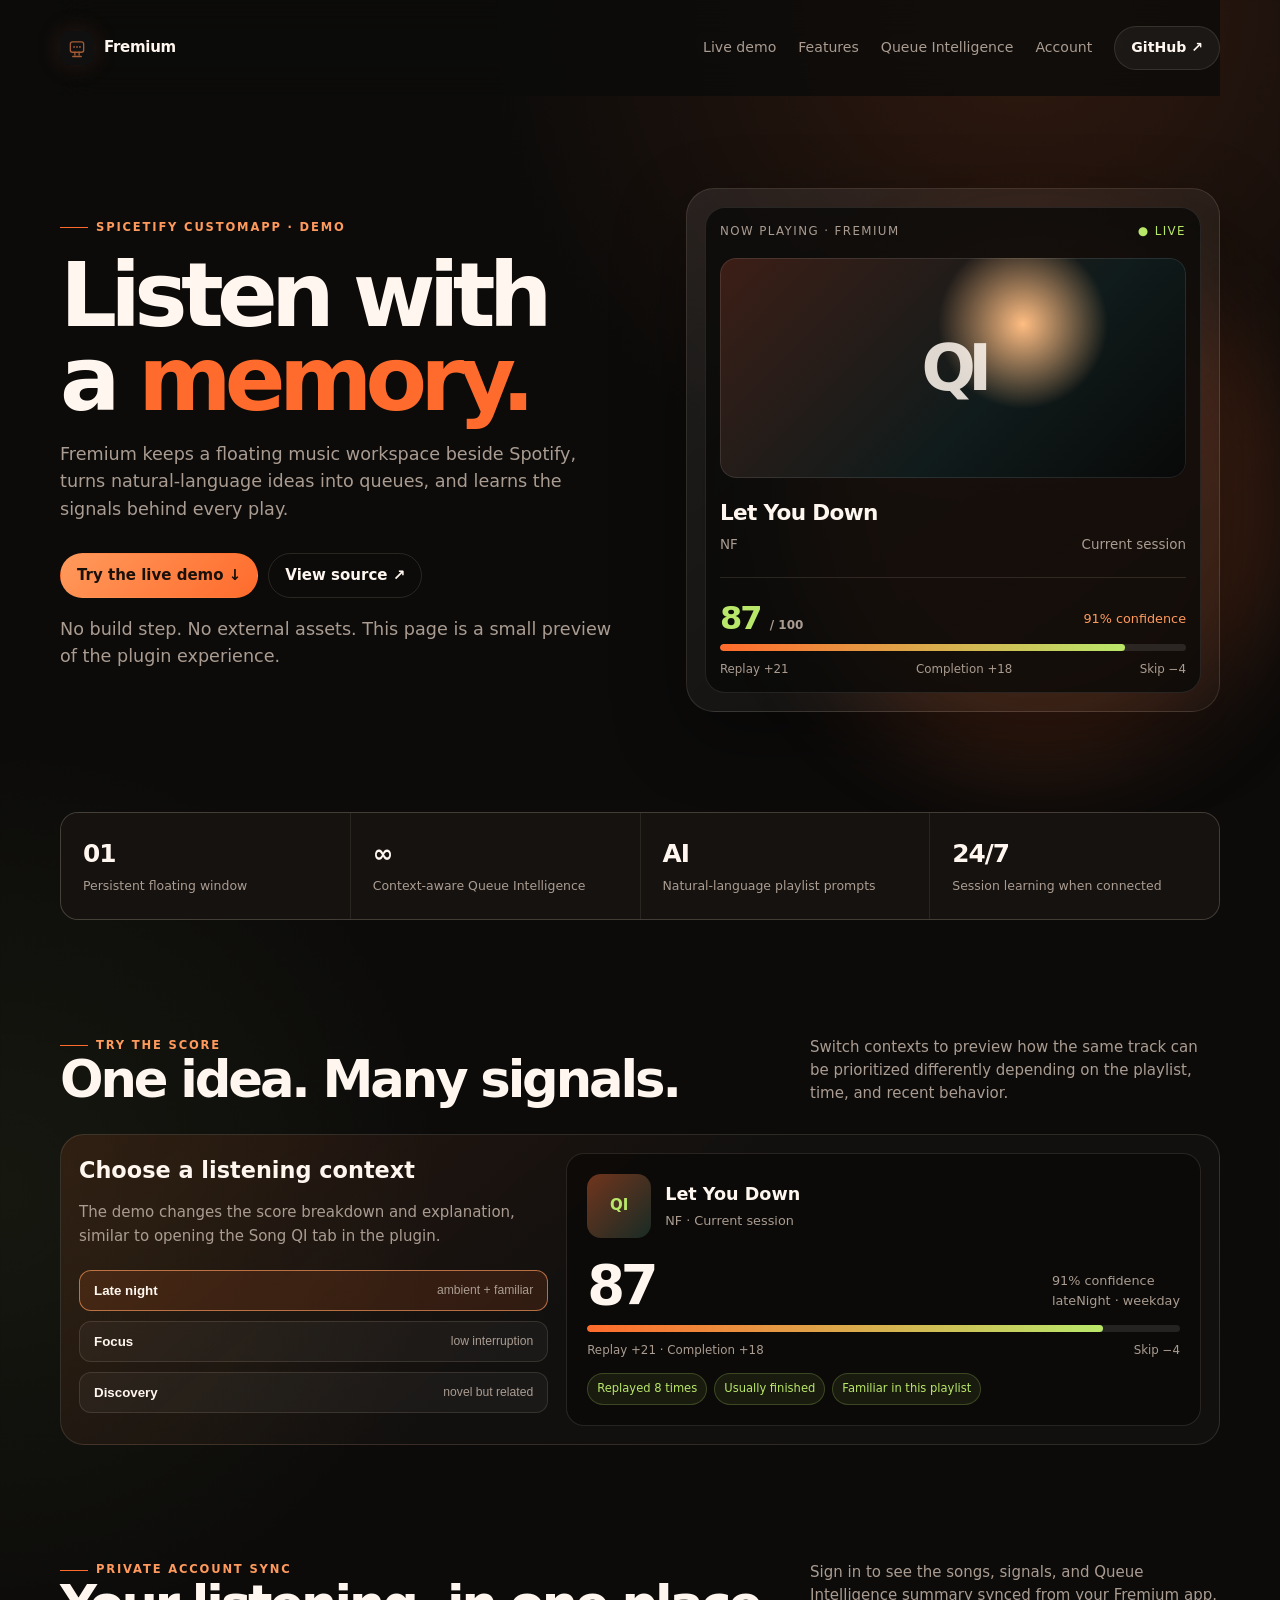
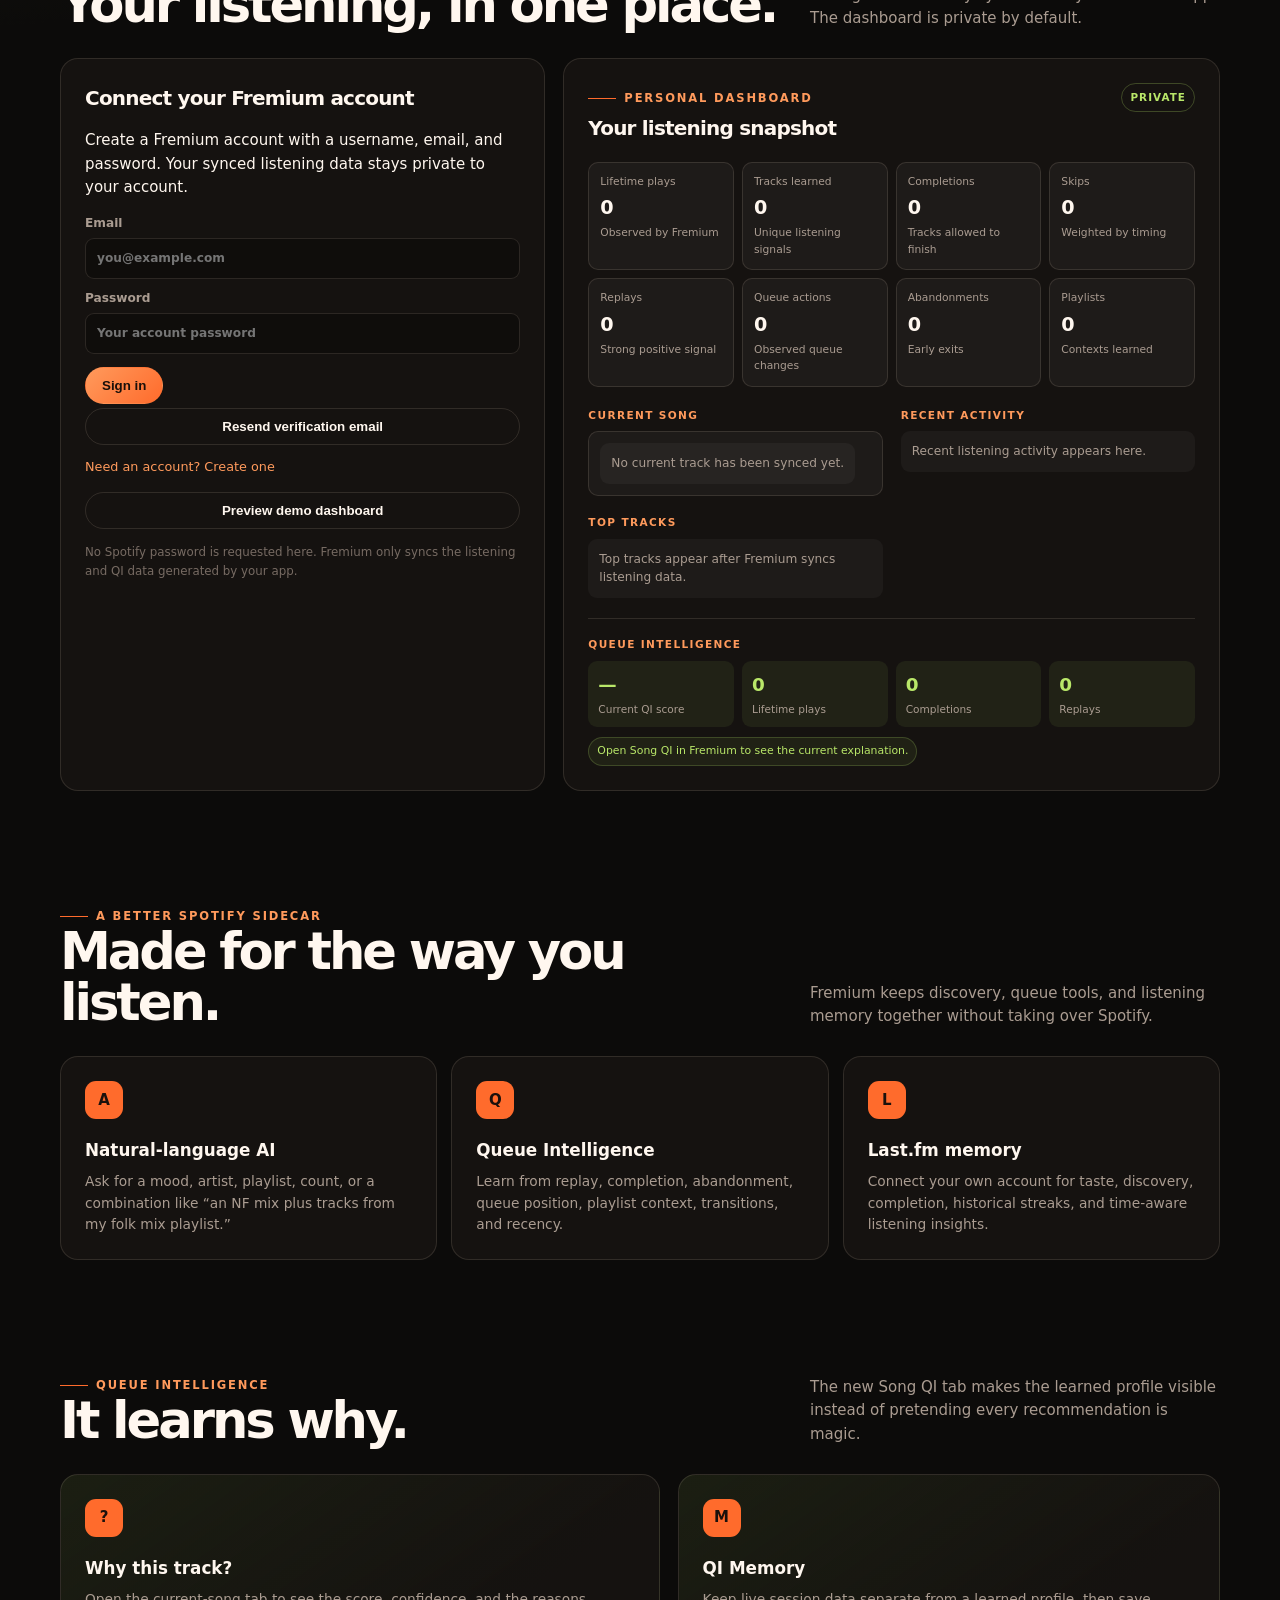
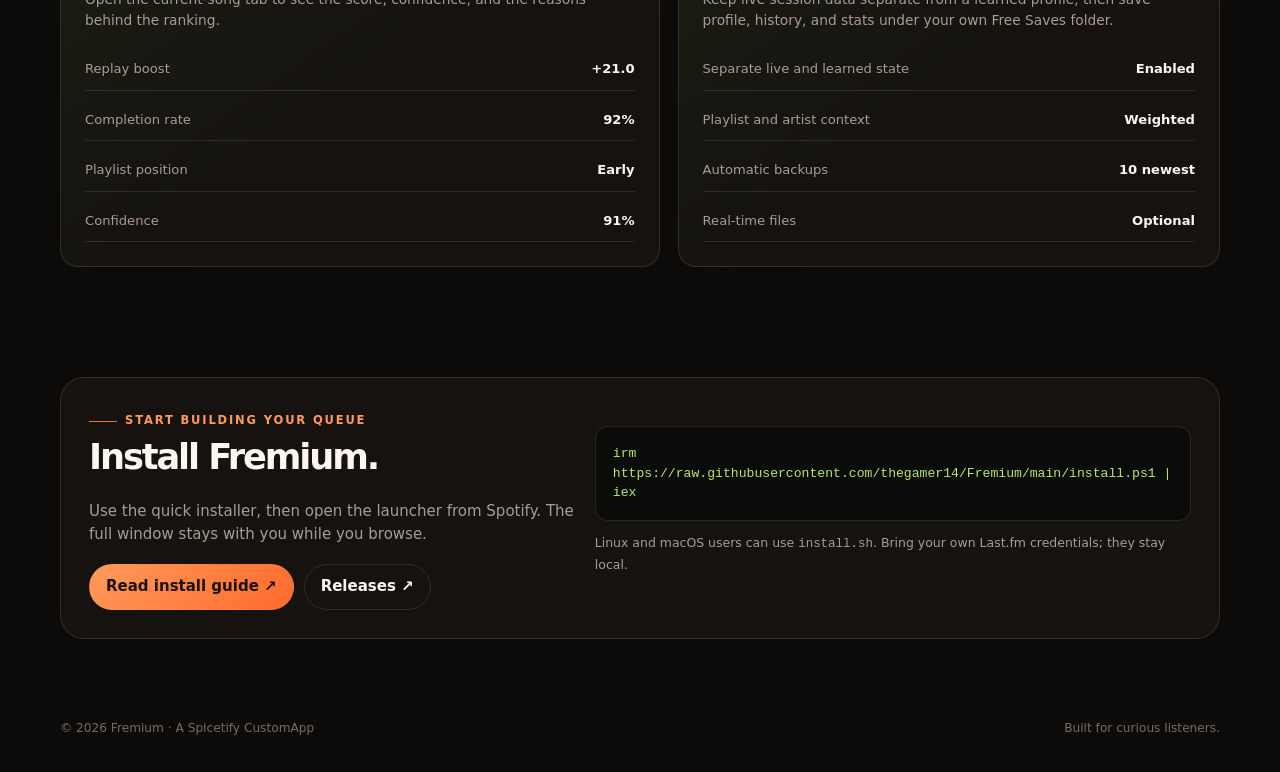
==== commit 0e1881e2: "feat: add verification email resend" ====
--- a/index.html
+++ b/index.html
@@ -269,6 +269,7 @@
               <label class="account-field">Password<input id="account-password" type="password" placeholder="Your account password" autocomplete="current-password" required></label>
               <div class="account-form-actions"><button class="button primary" id="account-submit" type="submit">Sign in</button></div>
             </form>
+            <button class="button secondary account-demo" id="account-resend" type="button">Resend verification email</button>
             <div class="account-switch"><button id="account-toggle" type="button">Need an account? Create one</button></div>
             <button class="button secondary account-demo" id="account-demo" type="button">Preview demo dashboard</button>
             <p class="account-note">No Spotify password is requested here. Fremium only syncs the listening and QI data generated by your app.</p>
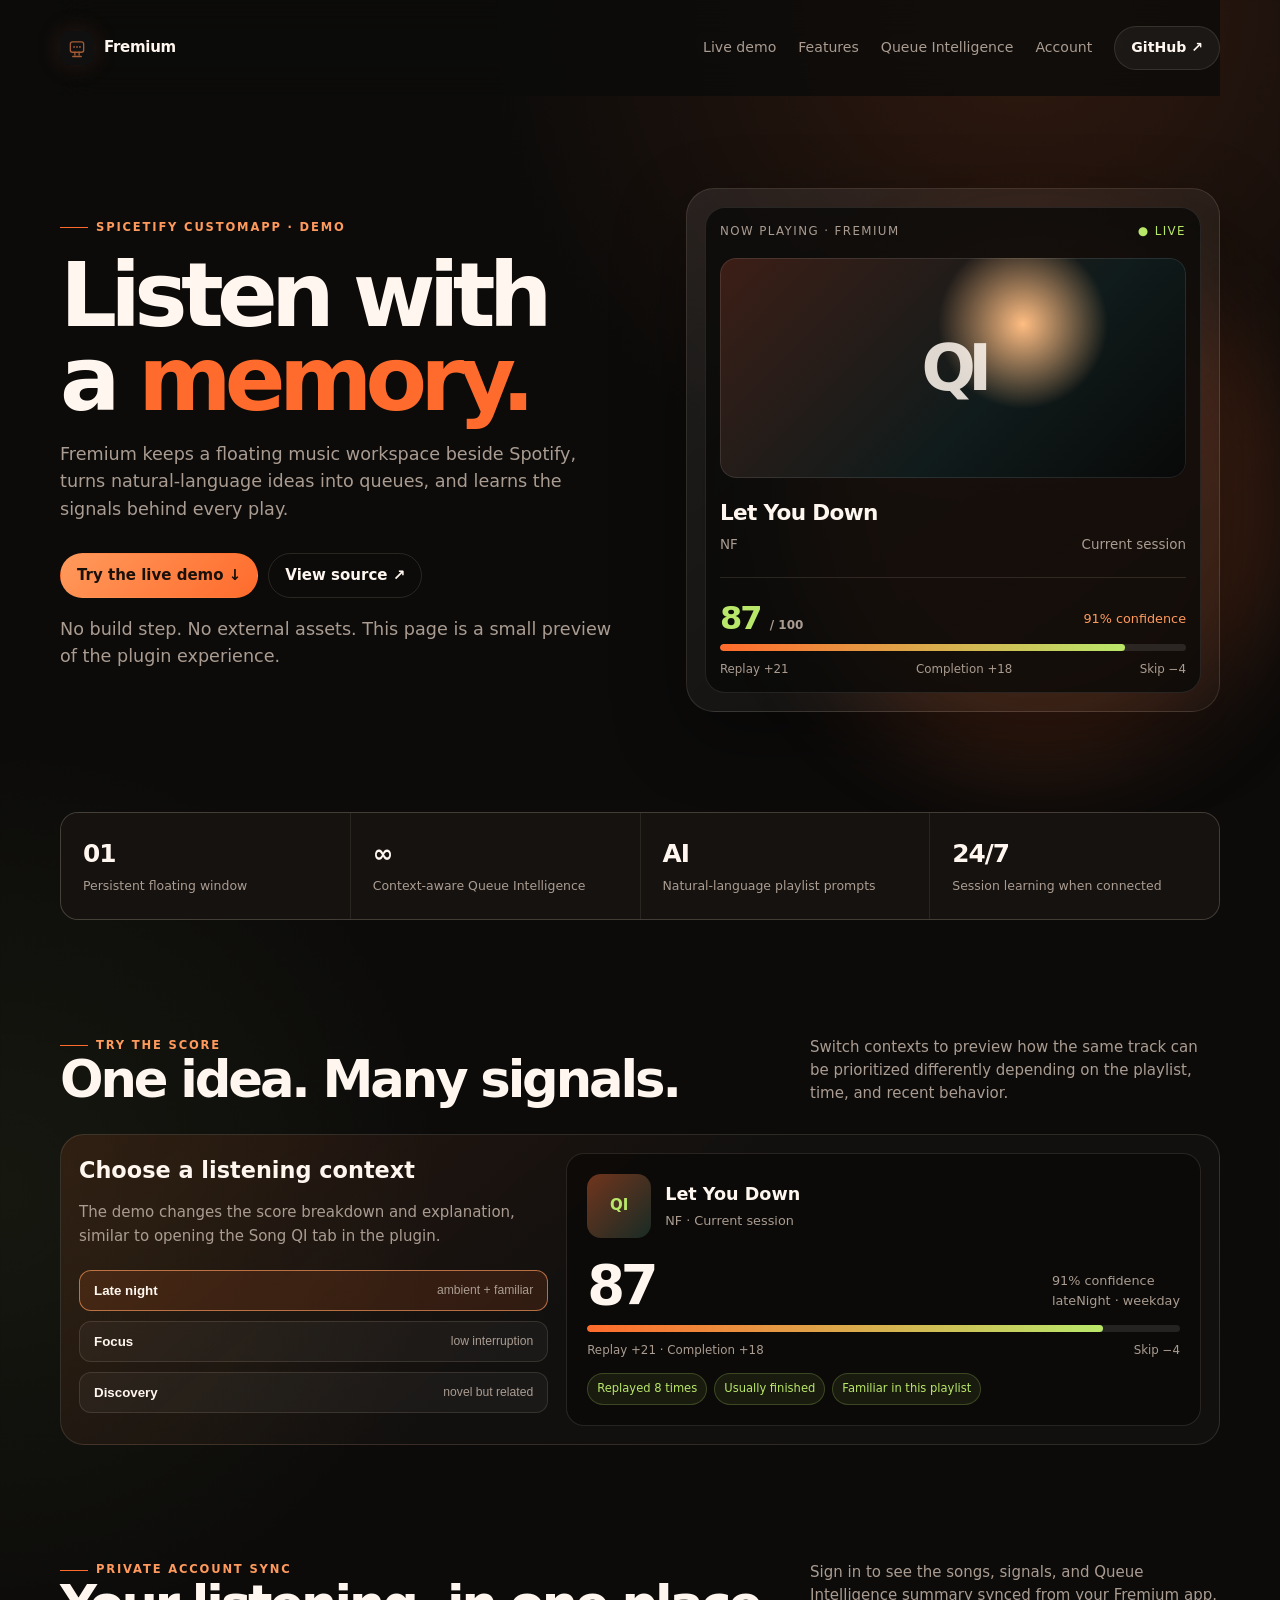
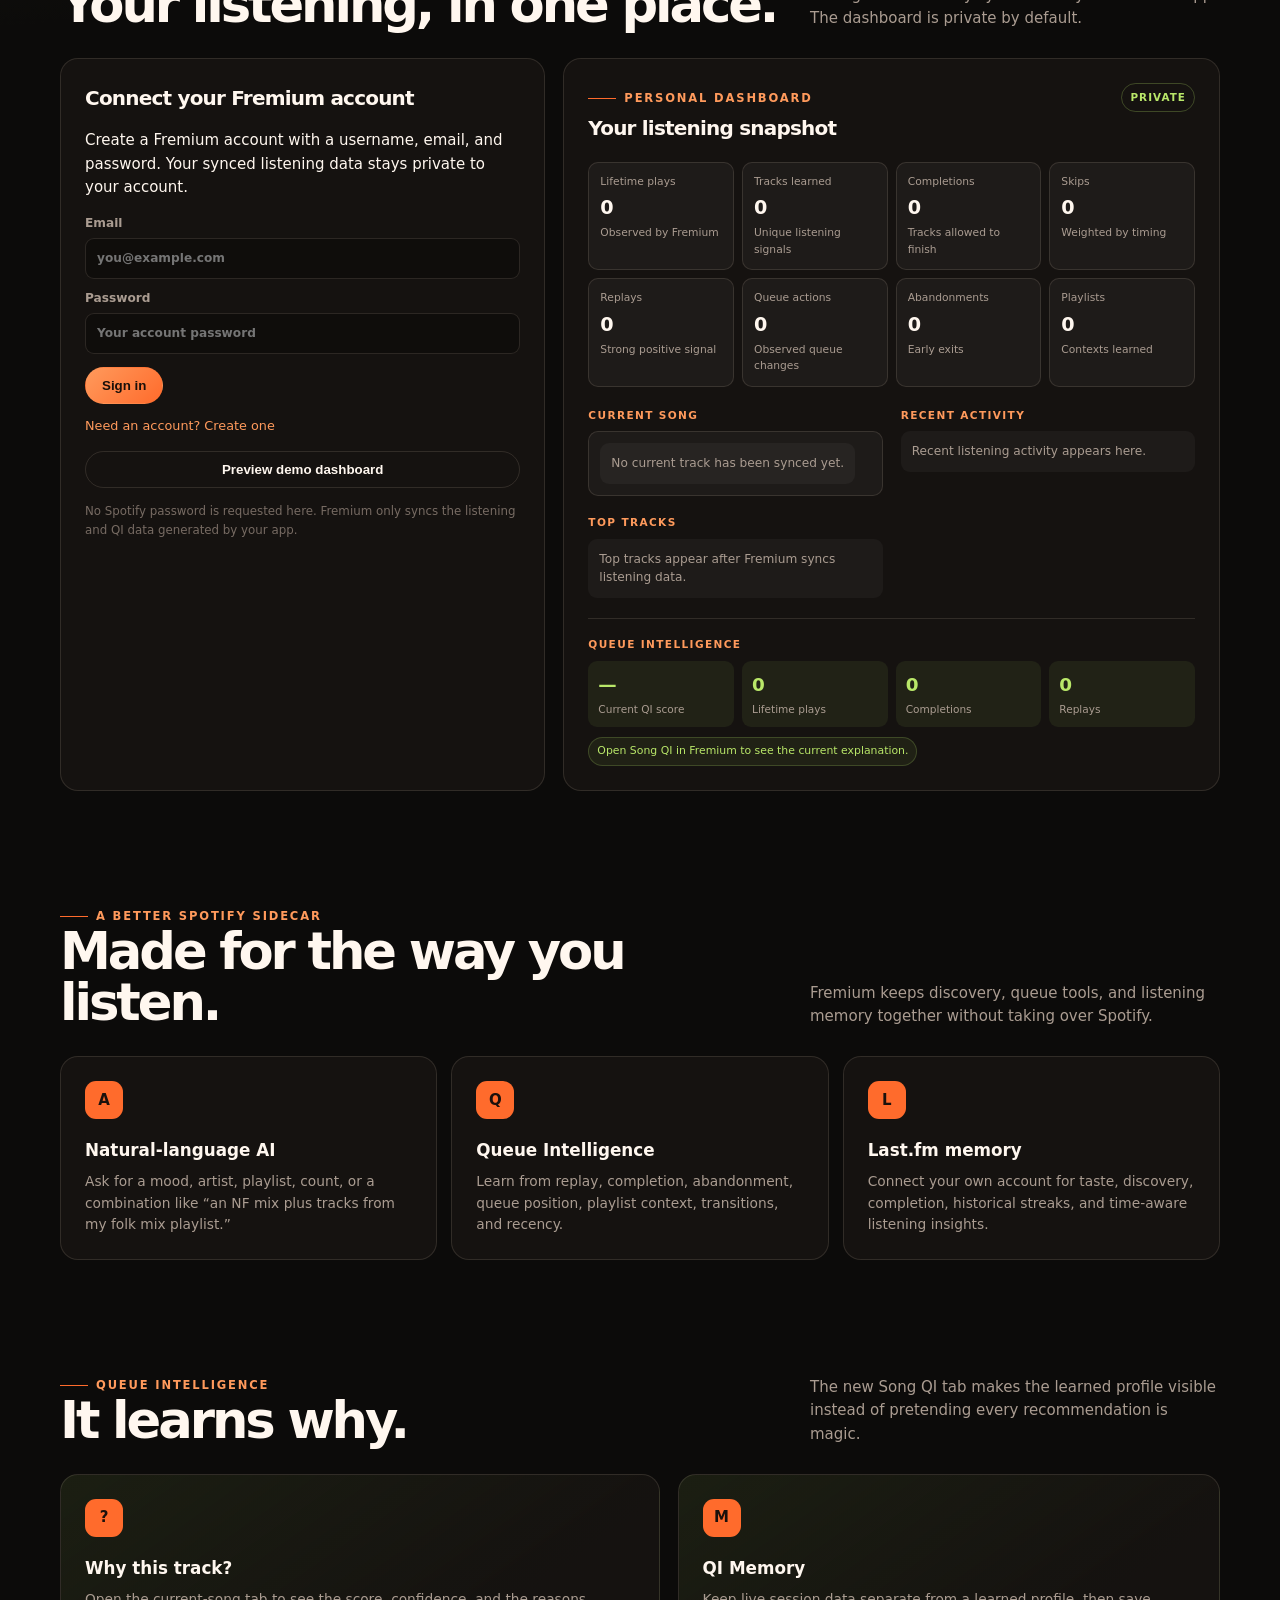
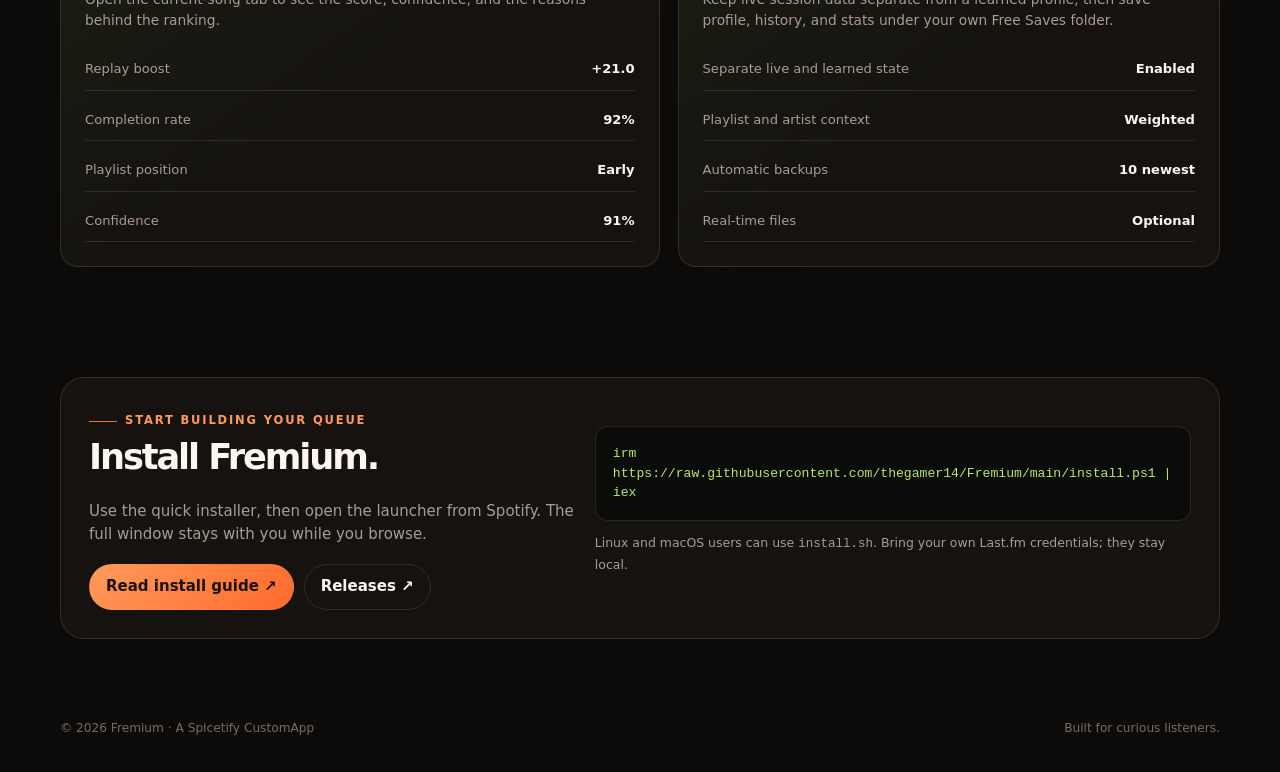
==== commit 1c4c0bde: "fix: show resend only during signup" ====
--- a/index.html
+++ b/index.html
@@ -269,7 +269,7 @@
               <label class="account-field">Password<input id="account-password" type="password" placeholder="Your account password" autocomplete="current-password" required></label>
               <div class="account-form-actions"><button class="button primary" id="account-submit" type="submit">Sign in</button></div>
             </form>
-            <button class="button secondary account-demo" id="account-resend" type="button">Resend verification email</button>
+            <button class="button secondary account-demo" id="account-resend" type="button" hidden>Resend verification email</button>
             <div class="account-switch"><button id="account-toggle" type="button">Need an account? Create one</button></div>
             <button class="button secondary account-demo" id="account-demo" type="button">Preview demo dashboard</button>
             <p class="account-note">No Spotify password is requested here. Fremium only syncs the listening and QI data generated by your app.</p>
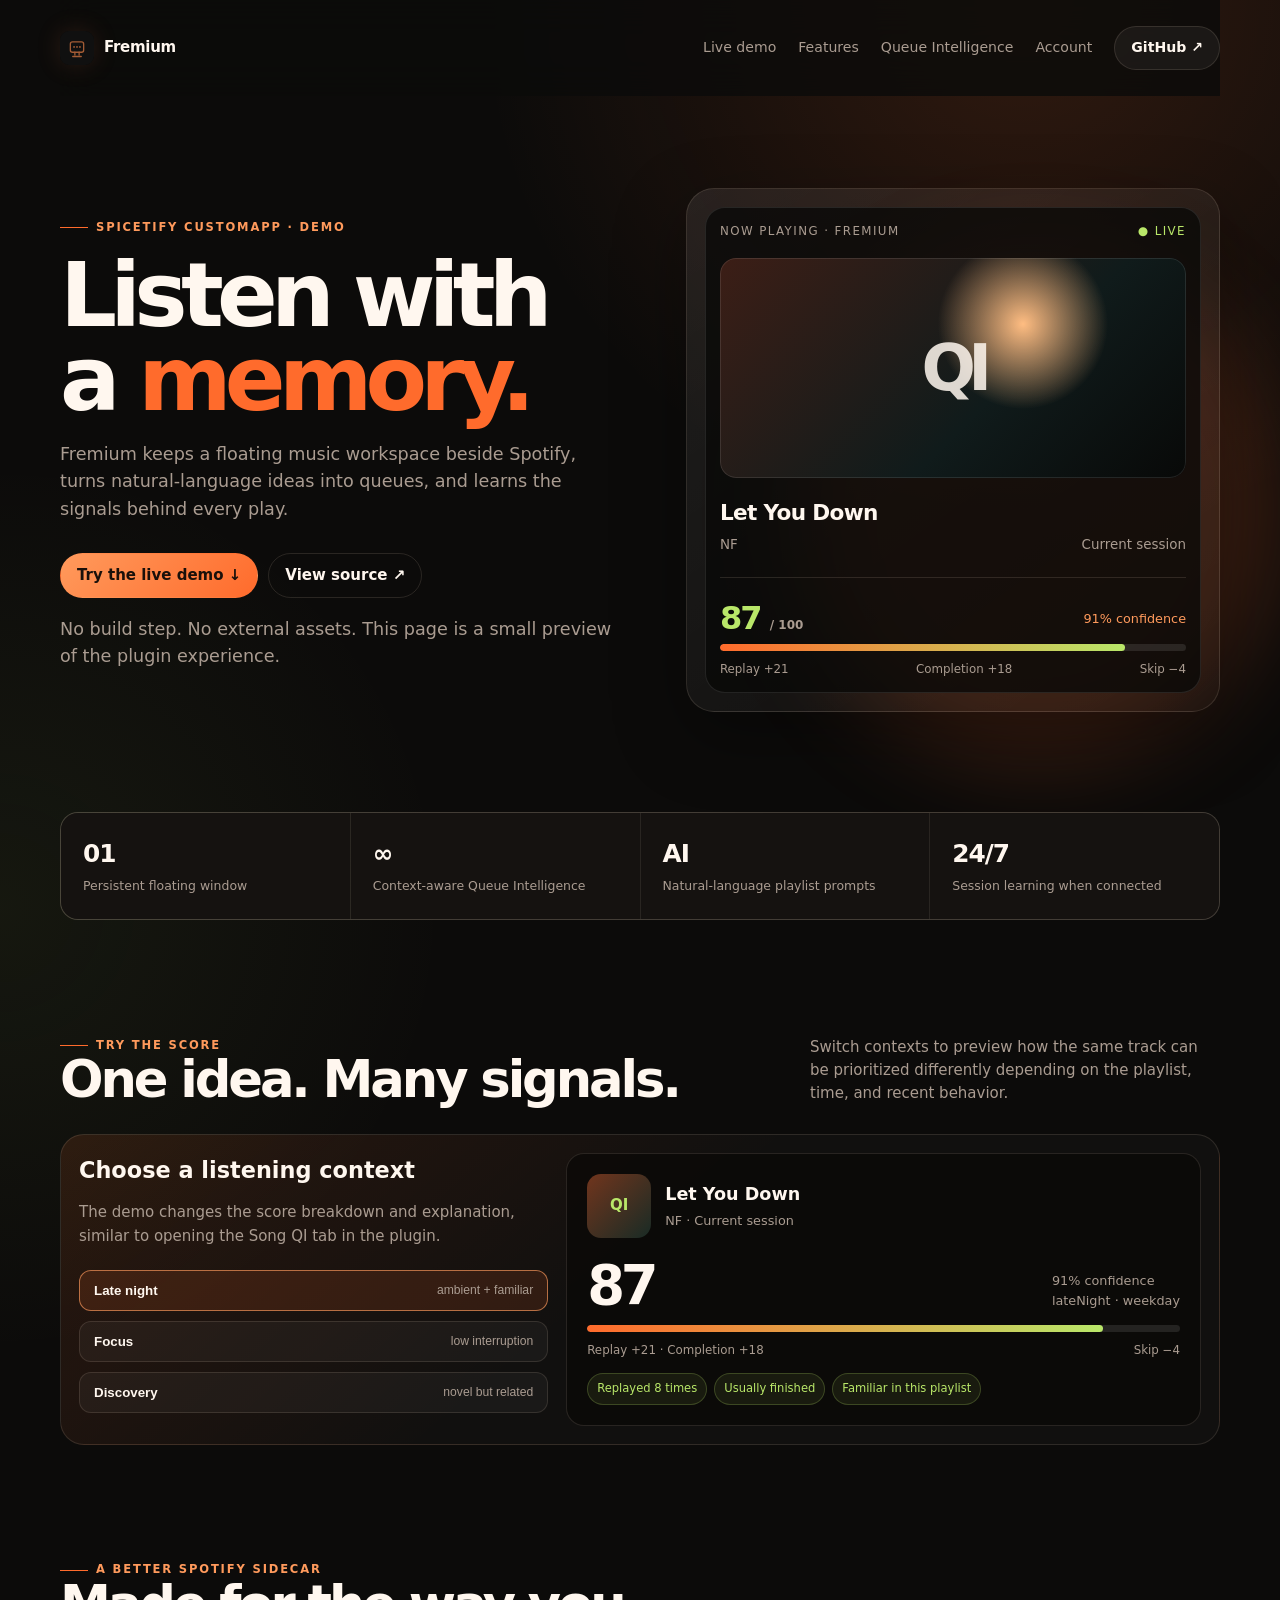
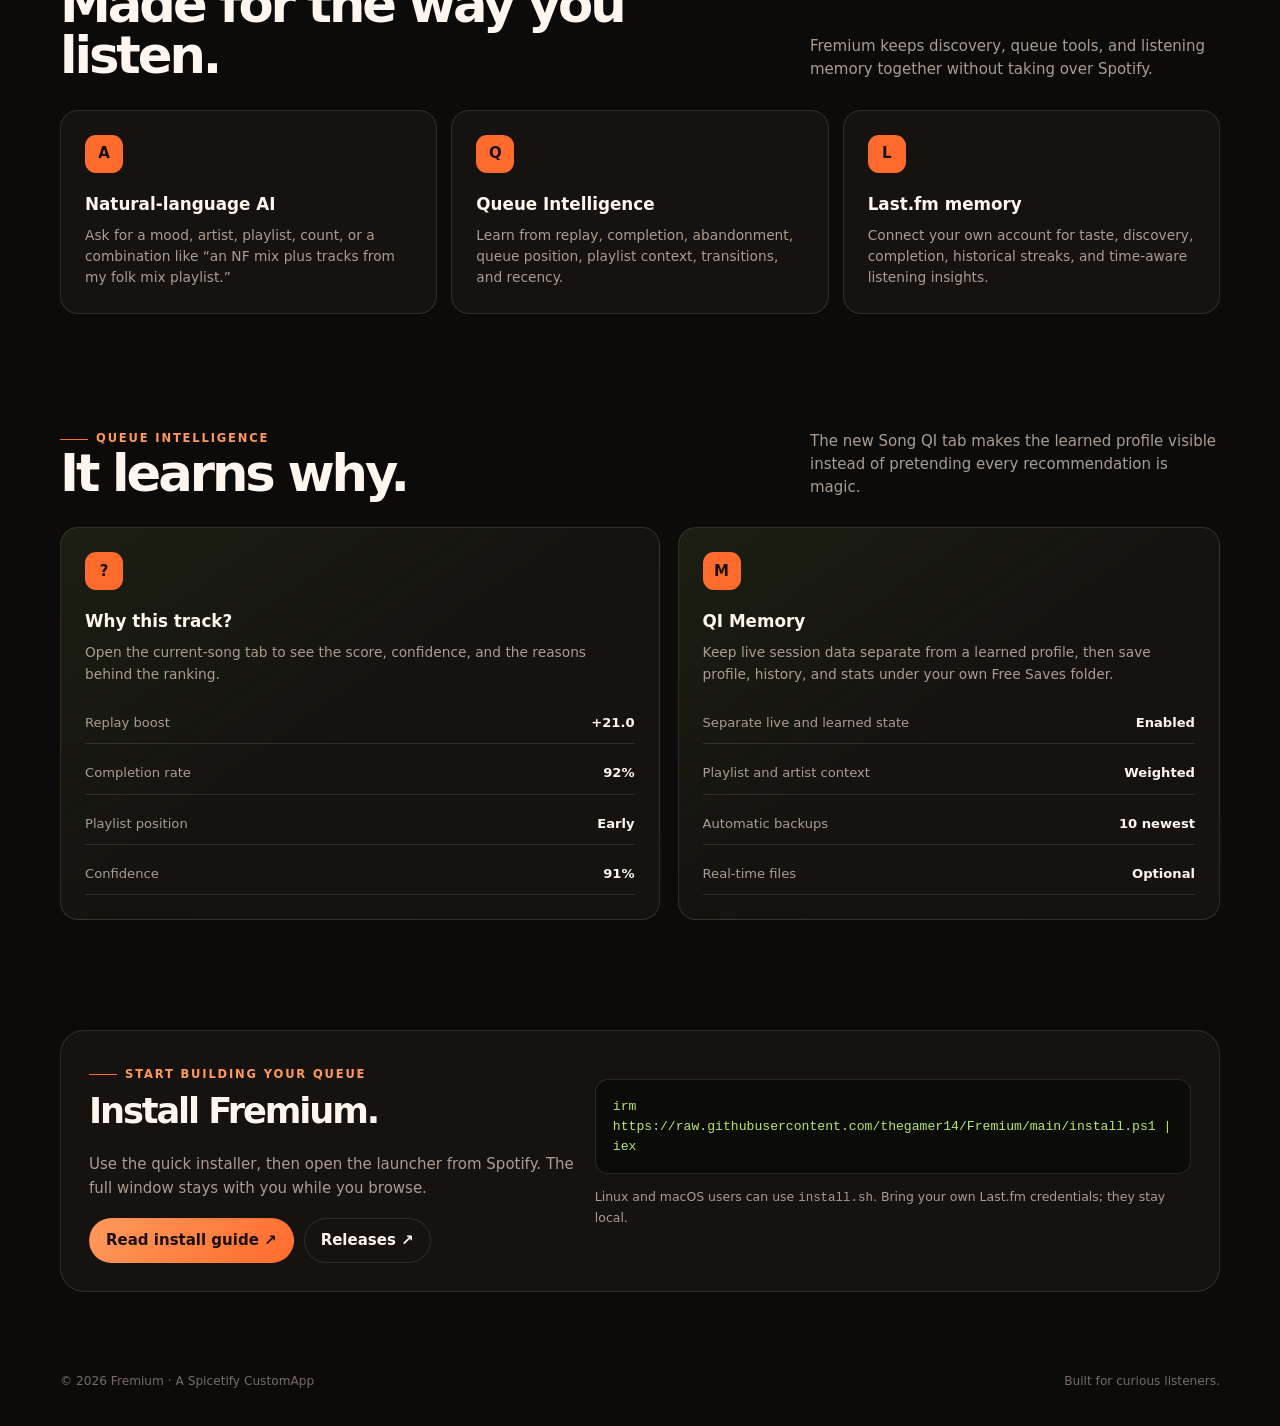
==== commit 90cab867: "feat: separate website account page" ====
--- a/index.html
+++ b/index.html
@@ -193,7 +193,7 @@
       <a href="#demo">Live demo</a>
       <a href="#features">Features</a>
       <a href="#qi">Queue Intelligence</a>
-      <a href="#account">Account</a>
+      <a href="account.html">Account</a>
       <a class="nav-button" href="https://github.com/thegamer14/Fremium" target="_blank" rel="noreferrer">GitHub ↗</a>
     </nav>
   </header>
@@ -249,48 +249,6 @@
           <div class="bar"><span id="demo-bar" style="width:87%"></span></div>
           <div class="bar-line"><span id="demo-positive">Replay +21 · Completion +18</span><span id="demo-negative">Skip −4</span></div>
           <div class="reason-list" id="demo-reasons"><span class="reason">Replayed 8 times</span><span class="reason">Usually finished</span><span class="reason">Familiar in this playlist</span></div>
-        </div>
-      </div>
-    </section>
-
-    <section class="section shell" id="account">
-      <div class="section-heading">
-        <div><div class="eyebrow">Private account sync</div><h2>Your listening, in one place.</h2></div>
-        <p>Sign in to see the songs, signals, and Queue Intelligence summary synced from your Fremium app. The dashboard is private by default.</p>
-      </div>
-      <div class="account-layout">
-        <div class="account-card">
-          <div id="account-signed-out">
-            <h3>Connect your Fremium account</h3>
-            <p>Create a Fremium account with a username, email, and password. Your synced listening data stays private to your account.</p>
-            <form class="account-form" id="account-auth-form">
-              <label class="account-field" id="account-display-field" hidden>Username<input id="account-display-name" type="text" placeholder="Choose a username" autocomplete="username"></label>
-              <label class="account-field">Email<input id="account-email" type="email" placeholder="you@example.com" autocomplete="email" required></label>
-              <label class="account-field">Password<input id="account-password" type="password" placeholder="Your account password" autocomplete="current-password" required></label>
-              <div class="account-form-actions"><button class="button primary" id="account-submit" type="submit">Sign in</button></div>
-            </form>
-            <button class="button secondary account-demo" id="account-resend" type="button" hidden>Resend verification email</button>
-            <div class="account-switch"><button id="account-toggle" type="button">Need an account? Create one</button></div>
-            <button class="button secondary account-demo" id="account-demo" type="button">Preview demo dashboard</button>
-            <p class="account-note">No Spotify password is requested here. Fremium only syncs the listening and QI data generated by your app.</p>
-          </div>
-          <div id="account-signed-in" hidden>
-            <h3>Your private dashboard</h3>
-            <p>Refresh whenever you want the latest data from the Fremium app.</p>
-            <div class="account-user" id="account-user"></div>
-            <div class="account-dashboard-actions"><button class="button primary small" id="account-refresh" type="button">Refresh stats</button><button class="button secondary small" id="account-signout" type="button">Sign out</button></div>
-          </div>
-          <div class="account-message" id="account-message" role="status" aria-live="polite" hidden></div>
-        </div>
-        <div class="account-card account-dashboard">
-          <div class="account-demo-banner" id="account-demo-banner" hidden>Demo data · not connected to an account</div>
-          <div class="account-dashboard-head"><div><div class="eyebrow">Personal dashboard</div><h3 id="account-dashboard-title">Connect to see your stats</h3></div><span class="account-live">PRIVATE</span></div>
-          <div class="account-stats" id="account-stats"></div>
-          <div class="account-content">
-            <div><div class="account-section-label">Current song</div><div class="account-current" id="account-current"></div><div class="account-section-label" style="margin-top:18px">Top tracks</div><div class="account-list" id="account-top"></div></div>
-            <div><div class="account-section-label">Recent activity</div><div class="account-list" id="account-recent"></div></div>
-          </div>
-          <div class="account-qi" id="account-qi"></div>
         </div>
       </div>
     </section>
@@ -348,8 +306,6 @@
 
   <footer class="shell"><span>© <span id="year"></span> Fremium · A Spicetify CustomApp</span><span>Built for curious listeners.</span></footer>
 
-  <script src="account-config.js"></script>
-  <script src="account.js"></script>
   <script>
     const scenes = {
       night: { title: "Let You Down", artist: "NF · late-night focus", cover: "QI", score: 87, confidence: 91, context: "lateNight · weekday", positive: "Replay +21 · Completion +18", negative: "Skip −4", reasons: ["Replayed 8 times", "Usually finished", "Familiar in this playlist"] },
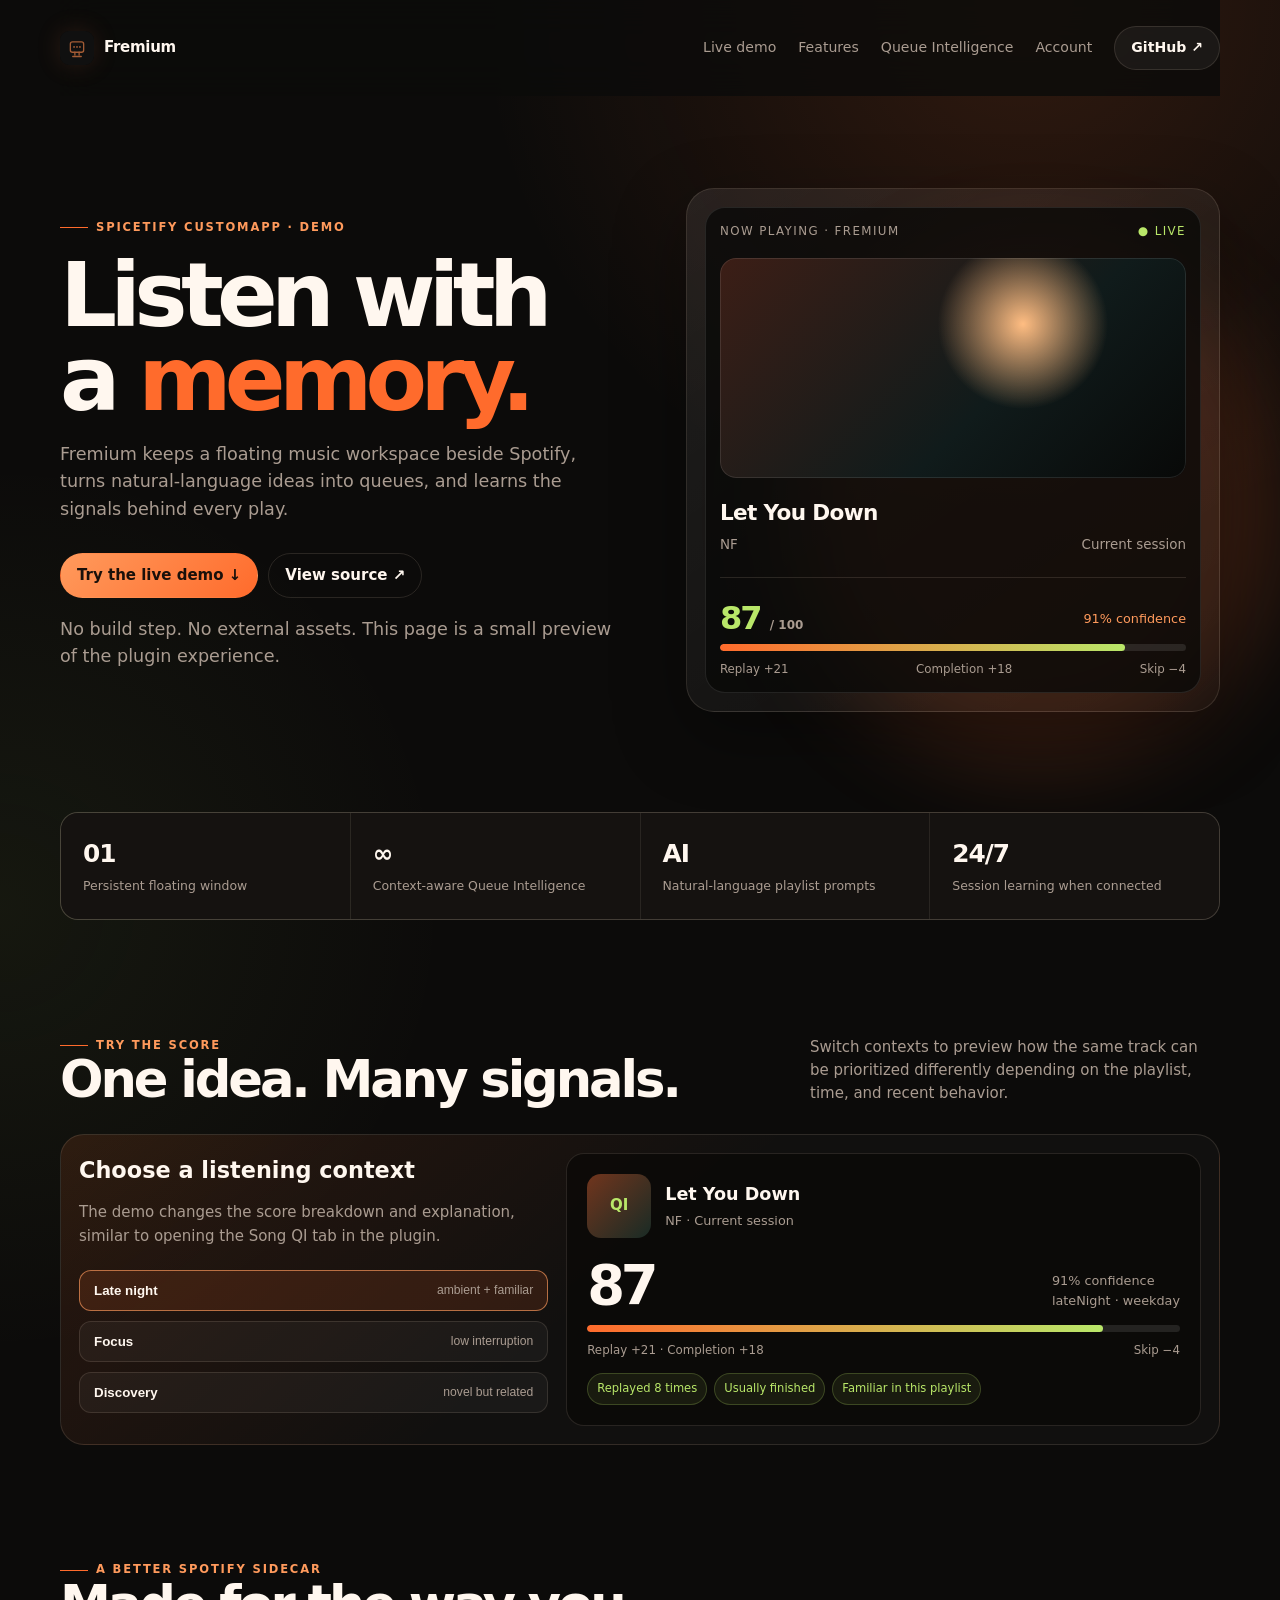
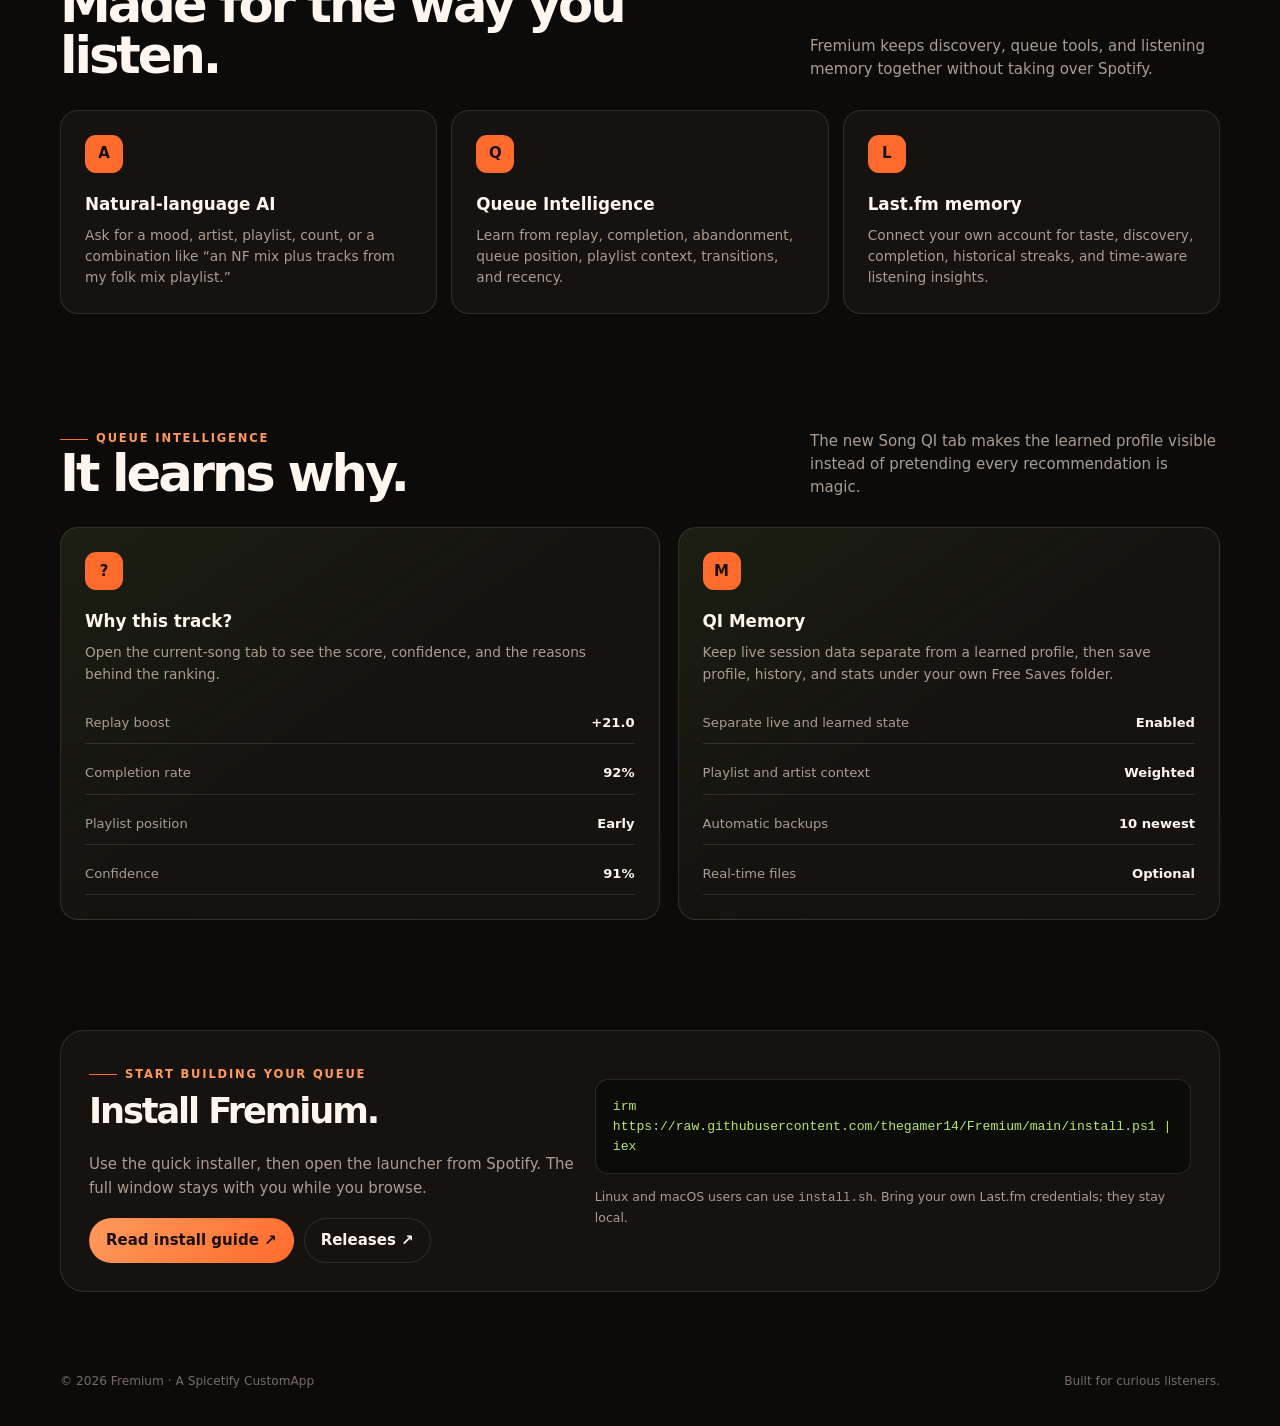
==== commit 285301b9: "feat: use song artwork in website demo" ====
--- a/index.html
+++ b/index.html
@@ -55,7 +55,8 @@
     .player-top, .player-meta, .score-line, .bar-line, .install-top { display: flex; align-items: center; justify-content: space-between; gap: 12px; }
     .player-top { color: var(--muted); font-size: .74rem; text-transform: uppercase; letter-spacing: .12em; }
     .live { color: var(--green); }
-    .album-art { display: grid; place-items: center; height: 220px; margin: 18px 0; border-radius: 16px; background: radial-gradient(circle at 65% 30%, #ffbd82, transparent 25%), linear-gradient(135deg, #3c1e16, #101b1b 60%, #080908); font-size: 4rem; font-weight: 900; letter-spacing: -.12em; color: rgba(255,247,239,.86); box-shadow: inset 0 0 0 1px rgba(255,255,255,.1); }
+    .album-art { display: grid; place-items: center; height: 220px; margin: 18px 0; overflow: hidden; border-radius: 16px; background: radial-gradient(circle at 65% 30%, #ffbd82, transparent 25%), linear-gradient(135deg, #3c1e16, #101b1b 60%, #080908); font-size: 4rem; font-weight: 900; letter-spacing: -.12em; color: rgba(255,247,239,.86); box-shadow: inset 0 0 0 1px rgba(255,255,255,.1); }
+    .album-art img { display: block; width: 100%; height: 100%; object-fit: cover; }
     .player h3 { margin: 0; font-size: 1.35rem; letter-spacing: -.03em; }
     .player-meta { margin-top: 5px; color: var(--muted); font-size: .84rem; }
     .score-line { margin-top: 22px; padding-top: 16px; border-top: 1px solid var(--line); }
@@ -213,7 +214,7 @@
       <div class="hero-art" aria-label="Fremium player preview">
         <div class="player">
           <div class="player-top"><span>Now playing · Fremium</span><span class="live">● LIVE</span></div>
-          <div class="album-art">QI</div>
+          <div class="album-art"><img src="https://is1-ssl.mzstatic.com/image/thumb/Music126/v4/6e/96/04/6e9604a8-3270-f86e-0c47-0127141545c3/17UM1IM17084.rgb.jpg/600x600bb.jpg" alt="Perception album cover" onerror="this.remove(); this.parentElement.textContent='QI';"></div>
           <h3>Let You Down</h3>
           <div class="player-meta"><span>NF</span><span>Current session</span></div>
           <div class="score-line"><div class="score">87 <small>/ 100</small></div><div class="confidence">91% confidence</div></div>
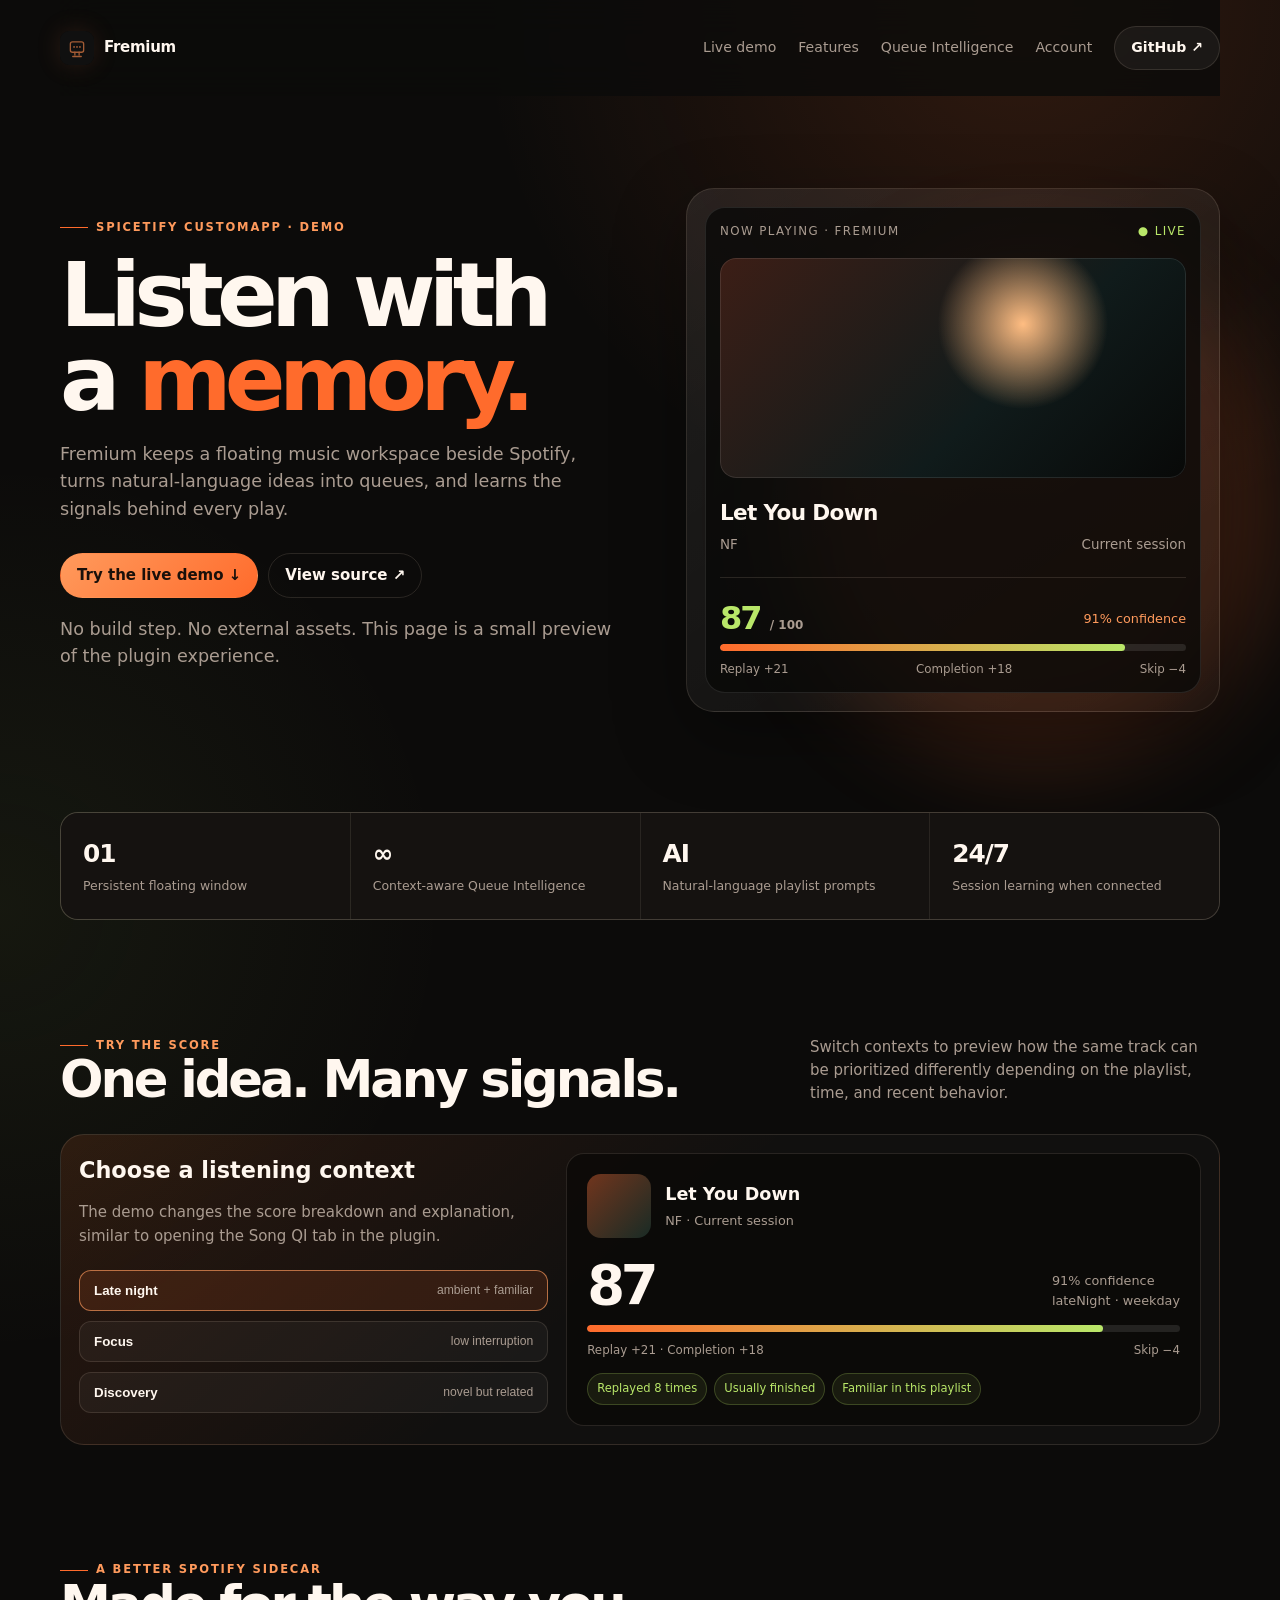
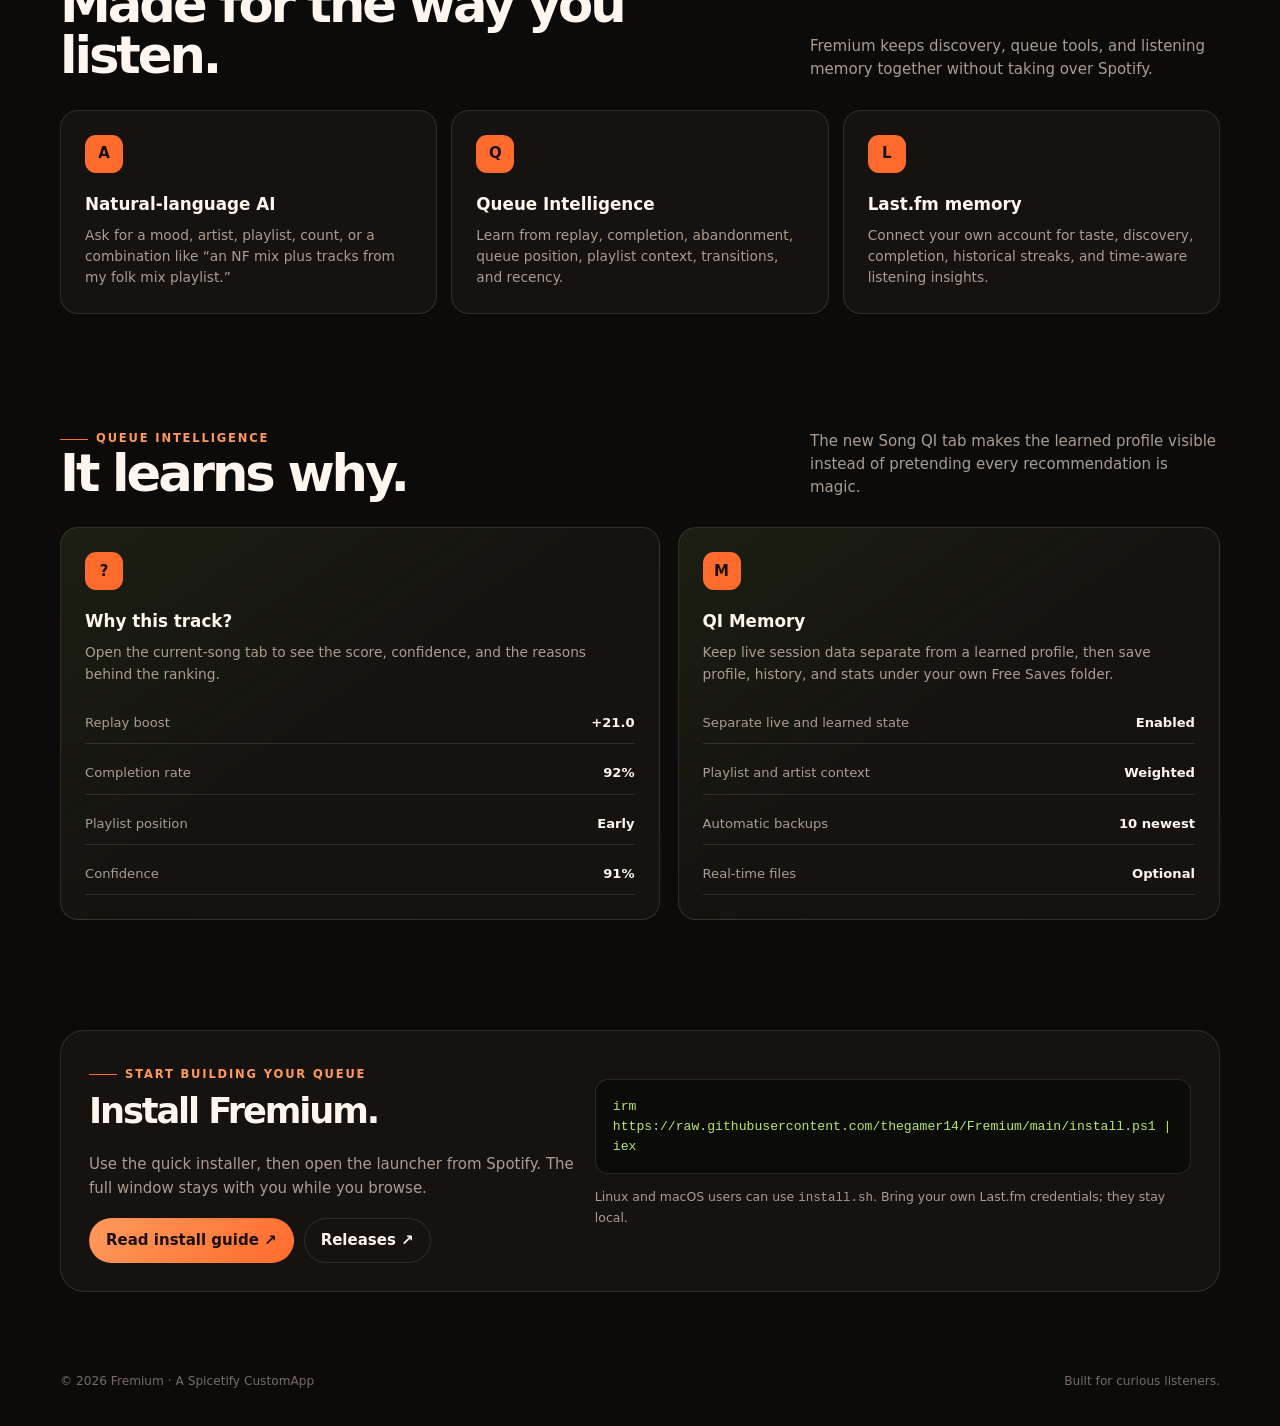
==== commit 6012c0ce: "feat: add album artwork to account dashboard" ====
--- a/index.html
+++ b/index.html
@@ -83,7 +83,8 @@
     .scene span { color: var(--muted); font-size: .76rem; }
     .demo-card { padding: 20px; border: 1px solid var(--line); border-radius: 18px; background: rgba(9,8,7,.68); }
     .demo-track { display: flex; align-items: center; gap: 14px; }
-    .cover { display: grid; place-items: center; width: 64px; height: 64px; border-radius: 14px; background: linear-gradient(135deg, #71351d, #192b25); color: var(--green); font-weight: 900; }
+    .cover { display: grid; place-items: center; width: 64px; height: 64px; overflow: hidden; border-radius: 14px; background: linear-gradient(135deg, #71351d, #192b25); color: var(--green); font-weight: 900; }
+    .cover img { display: block; width: 100%; height: 100%; object-fit: cover; }
     .demo-track h3 { margin: 0; font-size: 1.1rem; }
     .demo-track p { margin: 3px 0 0; color: var(--muted); font-size: .8rem; }
     .demo-score { display: flex; align-items: end; justify-content: space-between; gap: 16px; margin: 24px 0 14px; }
@@ -245,7 +246,7 @@
           <button class="scene" data-scene="discovery"><strong>Discovery</strong><span>novel but related</span></button>
         </div>
         <div class="demo-card">
-          <div class="demo-track"><div class="cover" id="demo-cover">QI</div><div><h3 id="demo-title">Let You Down</h3><p id="demo-artist">NF · Current session</p></div></div>
+          <div class="demo-track"><div class="cover" id="demo-cover"><img src="https://is1-ssl.mzstatic.com/image/thumb/Music126/v4/6e/96/04/6e9604a8-3270-f86e-0c47-0127141545c3/17UM1IM17084.rgb.jpg/600x600bb.jpg" alt="Perception album cover" onerror="this.remove(); this.parentElement.textContent='QI';"></div><div><h3 id="demo-title">Let You Down</h3><p id="demo-artist">NF · Current session</p></div></div>
           <div class="demo-score"><strong id="demo-score">87</strong><span id="demo-confidence">91% confidence<br><span id="demo-context">lateNight · weekday</span></span></div>
           <div class="bar"><span id="demo-bar" style="width:87%"></span></div>
           <div class="bar-line"><span id="demo-positive">Replay +21 · Completion +18</span><span id="demo-negative">Skip −4</span></div>
@@ -309,16 +310,16 @@
 
   <script>
     const scenes = {
-      night: { title: "Let You Down", artist: "NF · late-night focus", cover: "QI", score: 87, confidence: 91, context: "lateNight · weekday", positive: "Replay +21 · Completion +18", negative: "Skip −4", reasons: ["Replayed 8 times", "Usually finished", "Familiar in this playlist"] },
-      focus: { title: "The Search", artist: "NF · deep focus", cover: "NF", score: 78, confidence: 84, context: "afternoon · weekday", positive: "Completion +17 · Position +9", negative: "Recently played −3", reasons: ["Strong completion history", "Usually chosen early", "No recent skips"] },
-      discovery: { title: "Clouded", artist: "NF · discovery branch", cover: "CL", score: 64, confidence: 57, context: "evening · weekend", positive: "Flow +8 · Artist +6", negative: "New track −2", reasons: ["New neighboring track", "Related artist signal", "Still learning your fit"] }
+      night: { title: "Let You Down", artist: "NF · late-night focus", cover: "QI", art: "https://is1-ssl.mzstatic.com/image/thumb/Music126/v4/6e/96/04/6e9604a8-3270-f86e-0c47-0127141545c3/17UM1IM17084.rgb.jpg/600x600bb.jpg", score: 87, confidence: 91, context: "lateNight · weekday", positive: "Replay +21 · Completion +18", negative: "Skip −4", reasons: ["Replayed 8 times", "Usually finished", "Familiar in this playlist"] },
+      focus: { title: "The Search", artist: "NF · deep focus", cover: "NF", art: "https://is1-ssl.mzstatic.com/image/thumb/Music115/v4/3e/fe/fa/3efefa81-fa46-8124-46b1-1b340baff0e9/19UMGIM46307.rgb.jpg/600x600bb.jpg", score: 78, confidence: 84, context: "afternoon · weekday", positive: "Completion +17 · Position +9", negative: "Recently played −3", reasons: ["Strong completion history", "Usually chosen early", "No recent skips"] },
+      discovery: { title: "Clouded", artist: "NF · discovery branch", cover: "CL", art: "https://is1-ssl.mzstatic.com/image/thumb/Music115/v4/c2/38/87/c23887b2-b0db-6962-61ac-203f801c5fa3/21UMGIM08880.rgb.jpg/600x600bb.jpg", score: 64, confidence: 57, context: "evening · weekend", positive: "Flow +8 · Artist +6", negative: "New track −2", reasons: ["New neighboring track", "Related artist signal", "Still learning your fit"] }
     };
     const setScene = name => {
       const scene = scenes[name];
       document.querySelectorAll(".scene").forEach(button => button.classList.toggle("active", button.dataset.scene === name));
       document.getElementById("demo-title").textContent = scene.title;
       document.getElementById("demo-artist").textContent = scene.artist;
-      document.getElementById("demo-cover").textContent = scene.cover;
+      document.getElementById("demo-cover").innerHTML = `<img src="${scene.art}" alt="${scene.title} album cover" onerror="this.remove(); this.parentElement.textContent='${scene.cover}';">`;
       document.getElementById("demo-score").textContent = scene.score;
       document.getElementById("demo-confidence").innerHTML = scene.confidence + "% confidence<br><span>" + scene.context + "</span>";
       document.getElementById("demo-bar").style.width = scene.score + "%";
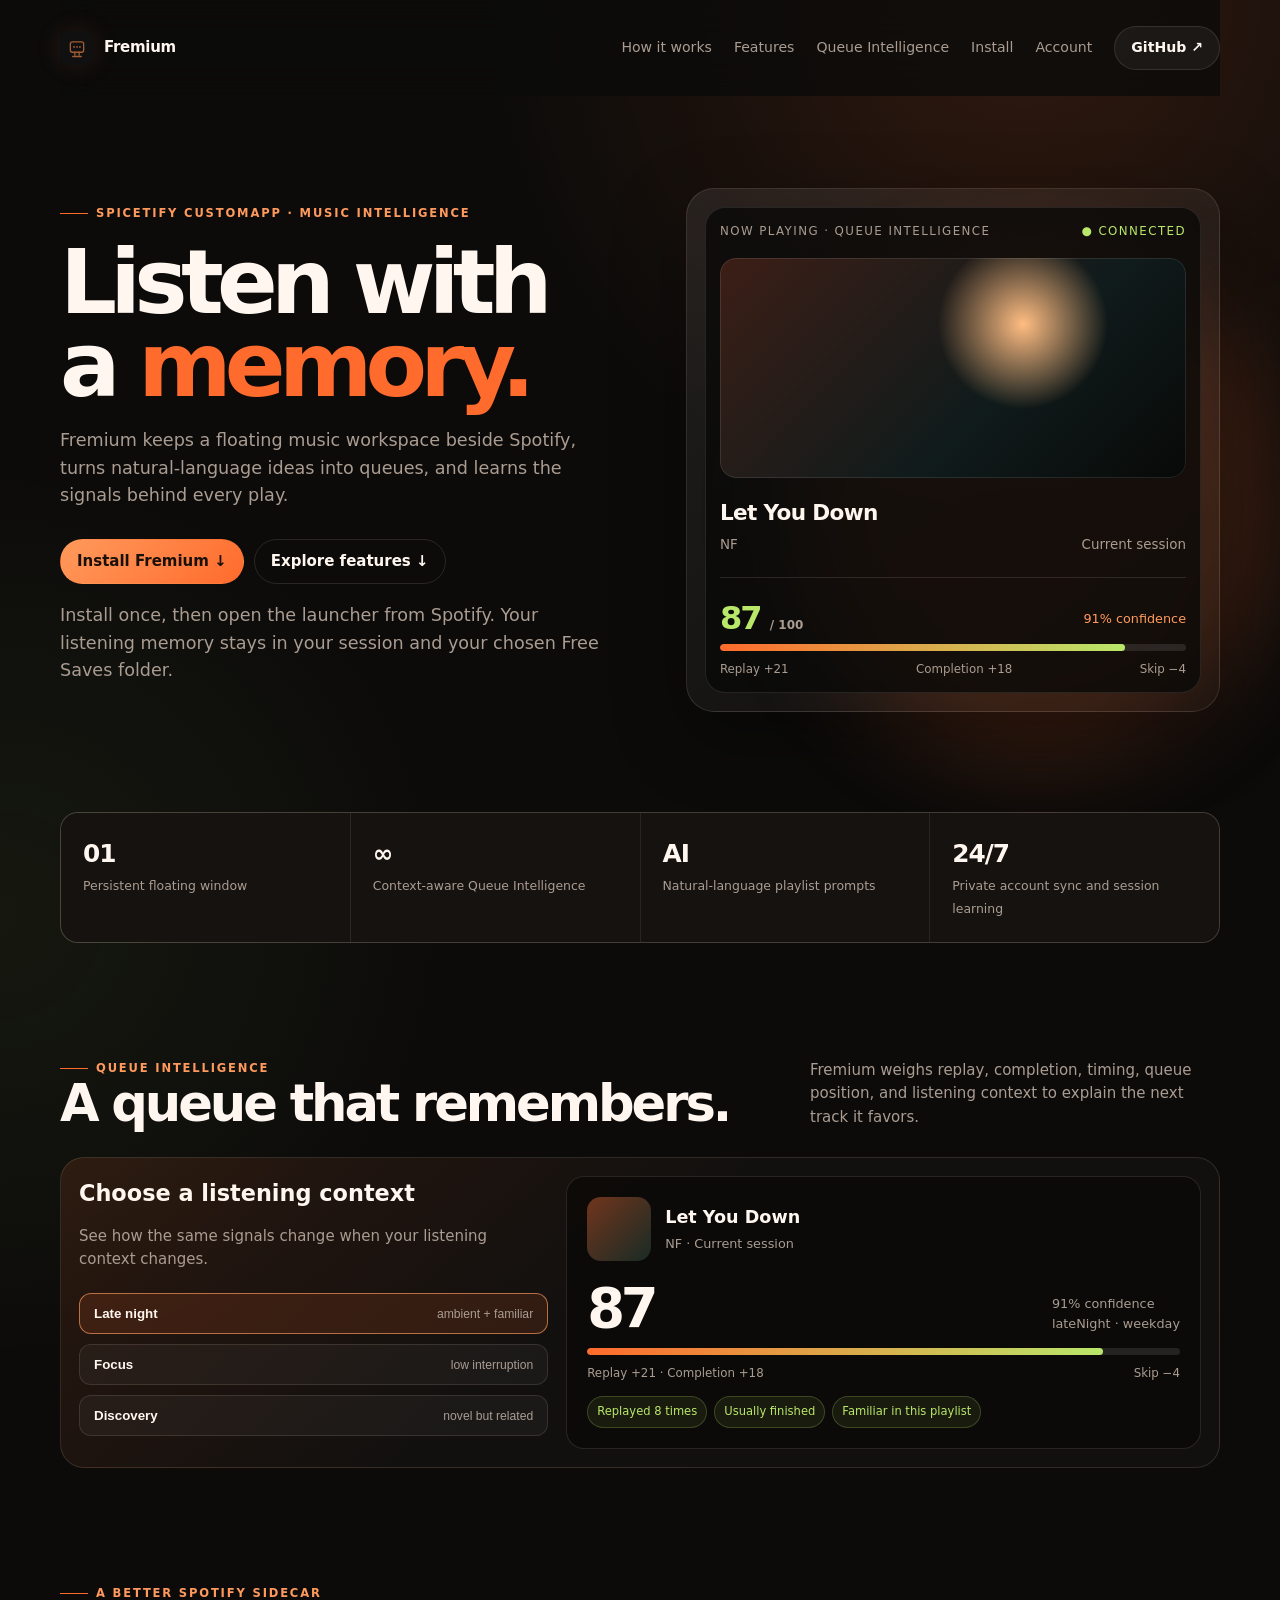
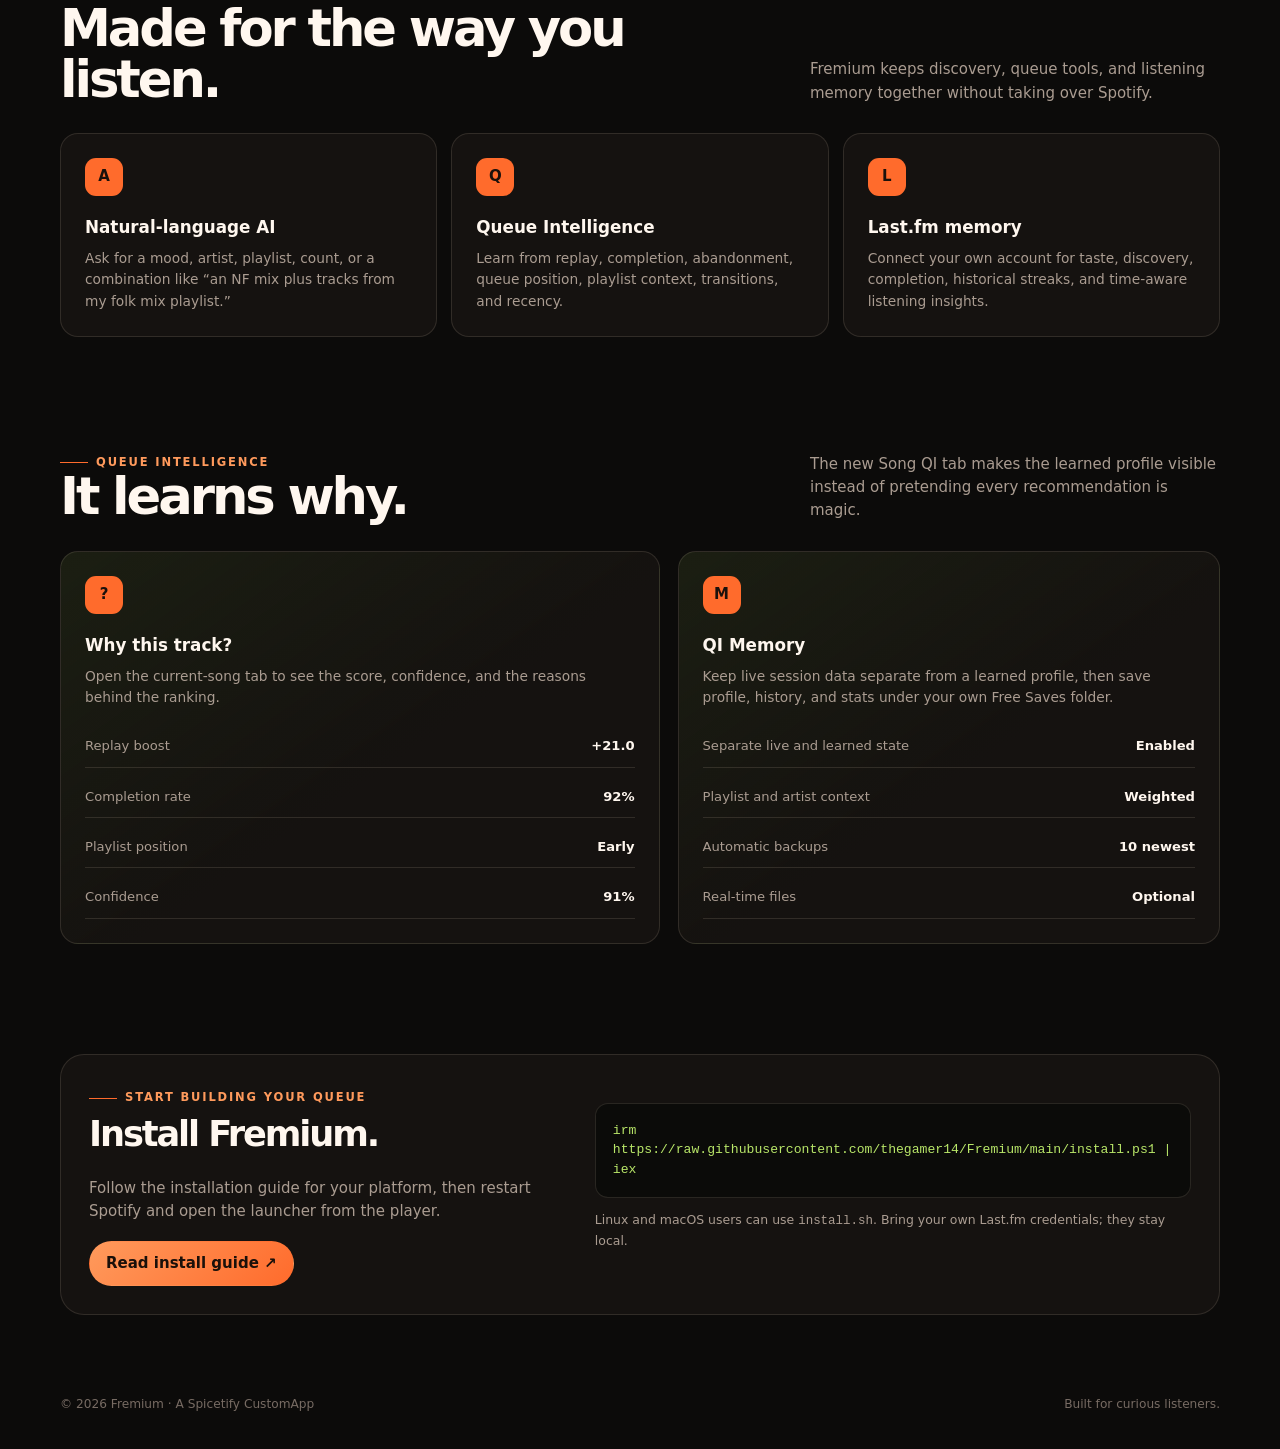
==== commit 5fcadc29: "feat: add production install guide" ====
--- a/index.html
+++ b/index.html
@@ -74,22 +74,22 @@
     .section-heading { display: flex; align-items: end; justify-content: space-between; gap: 20px; margin-bottom: 28px; }
     .section-heading h2 { margin: 0; font-size: clamp(2rem, 4vw, 3.3rem); line-height: 1; letter-spacing: -.06em; }
     .section-heading p { max-width: 410px; margin: 0; color: var(--muted); }
-    .demo { display: grid; grid-template-columns: .85fr 1.15fr; gap: 18px; padding: 18px; border: 1px solid var(--line); border-radius: 24px; background: linear-gradient(140deg, rgba(255,107,44,.12), rgba(255,255,255,.025) 48%); }
-    .demo-controls { display: flex; flex-direction: column; gap: 10px; }
-    .demo-controls h3 { margin: 0 0 4px; font-size: 1.4rem; }
-    .demo-controls p { margin: 0 0 12px; color: var(--muted); }
+    .intelligence { display: grid; grid-template-columns: .85fr 1.15fr; gap: 18px; padding: 18px; border: 1px solid var(--line); border-radius: 24px; background: linear-gradient(140deg, rgba(255,107,44,.12), rgba(255,255,255,.025) 48%); }
+    .intelligence-controls { display: flex; flex-direction: column; gap: 10px; }
+    .intelligence-controls h3 { margin: 0 0 4px; font-size: 1.4rem; }
+    .intelligence-controls p { margin: 0 0 12px; color: var(--muted); }
     .scene { display: flex; align-items: center; justify-content: space-between; width: 100%; padding: 12px 14px; border: 1px solid var(--line); border-radius: 12px; color: var(--text); background: rgba(255,255,255,.04); text-align: left; cursor: pointer; }
     .scene:hover, .scene.active { border-color: rgba(255, 155, 95, .65); background: rgba(255, 107, 44, .13); }
     .scene span { color: var(--muted); font-size: .76rem; }
-    .demo-card { padding: 20px; border: 1px solid var(--line); border-radius: 18px; background: rgba(9,8,7,.68); }
-    .demo-track { display: flex; align-items: center; gap: 14px; }
+    .intelligence-card { padding: 20px; border: 1px solid var(--line); border-radius: 18px; background: rgba(9,8,7,.68); }
+    .intelligence-track { display: flex; align-items: center; gap: 14px; }
     .cover { display: grid; place-items: center; width: 64px; height: 64px; overflow: hidden; border-radius: 14px; background: linear-gradient(135deg, #71351d, #192b25); color: var(--green); font-weight: 900; }
     .cover img { display: block; width: 100%; height: 100%; object-fit: cover; }
-    .demo-track h3 { margin: 0; font-size: 1.1rem; }
-    .demo-track p { margin: 3px 0 0; color: var(--muted); font-size: .8rem; }
-    .demo-score { display: flex; align-items: end; justify-content: space-between; gap: 16px; margin: 24px 0 14px; }
-    .demo-score strong { font-size: 3.4rem; line-height: .9; letter-spacing: -.08em; }
-    .demo-score span { color: var(--muted); font-size: .8rem; }
+    .intelligence-track h3 { margin: 0; font-size: 1.1rem; }
+    .intelligence-track p { margin: 3px 0 0; color: var(--muted); font-size: .8rem; }
+    .intelligence-score { display: flex; align-items: end; justify-content: space-between; gap: 16px; margin: 24px 0 14px; }
+    .intelligence-score strong { font-size: 3.4rem; line-height: .9; letter-spacing: -.08em; }
+    .intelligence-score span { color: var(--muted); font-size: .8rem; }
     .reason-list { display: flex; flex-wrap: wrap; gap: 7px; margin-top: 14px; }
     .reason { padding: 6px 9px; border: 1px solid rgba(185,231,105,.22); border-radius: 999px; color: var(--green); background: rgba(185,231,105,.08); font-size: .72rem; }
     .grid-3 { display: grid; grid-template-columns: repeat(3, 1fr); gap: 14px; }
@@ -122,7 +122,6 @@
     .account-form-actions { display: flex; flex-wrap: wrap; gap: 8px; margin-top: 3px; }
     .account-switch { margin: 12px 0; color: var(--muted); font-size: .8rem; }
     .account-switch button { padding: 0; border: 0; color: var(--orange-2); background: transparent; cursor: pointer; font: inherit; }
-    .account-demo { width: 100%; margin-top: 4px; }
     .account-note { margin: 14px 0 0 !important; color: #776b63 !important; font-size: .74rem !important; }
     .account-message { margin-top: 12px; padding: 9px 11px; border: 1px solid var(--line); border-radius: 9px; color: var(--muted); font-size: .78rem; }
     .account-message.ok { border-color: rgba(185,231,105,.3); color: var(--green); background: rgba(185,231,105,.08); }
@@ -133,7 +132,6 @@
     .account-live { padding: 5px 8px; border: 1px solid rgba(185,231,105,.25); border-radius: 999px; color: var(--green); font-size: .65rem; font-weight: 850; letter-spacing: .1em; }
     .account-user { margin: 12px 0; padding: 9px 11px; border-radius: 9px; color: var(--muted); background: rgba(255,255,255,.05); font-size: .78rem; overflow-wrap: anywhere; }
     .account-dashboard-actions { display: flex; flex-wrap: wrap; gap: 8px; }
-    .account-demo-banner { margin-bottom: 12px; padding: 7px 10px; border: 1px solid rgba(255,155,95,.25); border-radius: 8px; color: var(--orange-2); background: rgba(255,107,44,.08); font-size: .75rem; }
     .account-stats { display: grid; grid-template-columns: repeat(4, 1fr); gap: 8px; margin-top: 18px; }
     .account-stat { min-width: 0; padding: 11px; border: 1px solid var(--line); border-radius: 10px; background: rgba(255,255,255,.04); }
     .account-stat span, .account-stat small { display: block; color: var(--muted); font-size: .67rem; }
@@ -169,7 +167,7 @@
     footer { display: flex; justify-content: space-between; gap: 20px; padding: 80px 0 35px; color: #776b63; font-size: .76rem; }
     @media (max-width: 820px) {
       .nav-links a:not(.nav-button) { display: none; }
-      .hero, .demo, .qi-layout, .install, .account-layout, .account-content { grid-template-columns: 1fr; }
+      .hero, .intelligence, .qi-layout, .install, .account-layout, .account-content { grid-template-columns: 1fr; }
       .hero { gap: 42px; padding-top: 60px; }
       .metrics { grid-template-columns: repeat(2, 1fr); }
       .grid-3 { grid-template-columns: 1fr; }
@@ -192,9 +190,10 @@
   <header class="nav shell">
     <a class="brand" href="#top" aria-label="Fremium home"><img class="brand-mark" src="logo.svg" alt=""><span>Fremium</span></a>
     <nav class="nav-links" aria-label="Primary navigation">
-      <a href="#demo">Live demo</a>
+      <a href="#intelligence">How it works</a>
       <a href="#features">Features</a>
       <a href="#qi">Queue Intelligence</a>
+      <a href="install.html">Install</a>
       <a href="account.html">Account</a>
       <a class="nav-button" href="https://github.com/thegamer14/Fremium" target="_blank" rel="noreferrer">GitHub ↗</a>
     </nav>
@@ -203,18 +202,18 @@
   <main id="top">
     <section class="hero shell">
       <div class="hero-copy">
-        <div class="eyebrow">Spicetify CustomApp · Demo</div>
+        <div class="eyebrow">Spicetify CustomApp · Music intelligence</div>
         <h1>Listen with a <em>memory.</em></h1>
         <p>Fremium keeps a floating music workspace beside Spotify, turns natural-language ideas into queues, and learns the signals behind every play.</p>
         <div class="hero-actions">
-          <a class="button primary" href="#demo">Try the live demo ↓</a>
-          <a class="button secondary" href="https://github.com/thegamer14/Fremium" target="_blank" rel="noreferrer">View source ↗</a>
+          <a class="button primary" href="install.html">Install Fremium ↓</a>
+          <a class="button secondary" href="#features">Explore features ↓</a>
         </div>
-        <p class="hero-note">No build step. No external assets. This page is a small preview of the plugin experience.</p>
-      </div>
-      <div class="hero-art" aria-label="Fremium player preview">
+        <p class="hero-note">Install once, then open the launcher from Spotify. Your listening memory stays in your session and your chosen Free Saves folder.</p>
+      </div>
+      <div class="hero-art" aria-label="Fremium Queue Intelligence workspace">
         <div class="player">
-          <div class="player-top"><span>Now playing · Fremium</span><span class="live">● LIVE</span></div>
+          <div class="player-top"><span>Now playing · Queue Intelligence</span><span class="live">● CONNECTED</span></div>
           <div class="album-art"><img src="https://is1-ssl.mzstatic.com/image/thumb/Music126/v4/6e/96/04/6e9604a8-3270-f86e-0c47-0127141545c3/17UM1IM17084.rgb.jpg/600x600bb.jpg" alt="Perception album cover" onerror="this.remove(); this.parentElement.textContent='QI';"></div>
           <h3>Let You Down</h3>
           <div class="player-meta"><span>NF</span><span>Current session</span></div>
@@ -229,28 +228,28 @@
       <div class="metric"><strong>01</strong><span>Persistent floating window</span></div>
       <div class="metric"><strong>∞</strong><span>Context-aware Queue Intelligence</span></div>
       <div class="metric"><strong>AI</strong><span>Natural-language playlist prompts</span></div>
-      <div class="metric"><strong>24/7</strong><span>Session learning when connected</span></div>
-    </section>
-
-    <section class="section shell" id="demo">
+      <div class="metric"><strong>24/7</strong><span>Private account sync and session learning</span></div>
+    </section>
+
+    <section class="section shell" id="intelligence">
       <div class="section-heading">
-        <div><div class="eyebrow">Try the score</div><h2>One idea. Many signals.</h2></div>
-        <p>Switch contexts to preview how the same track can be prioritized differently depending on the playlist, time, and recent behavior.</p>
-      </div>
-      <div class="demo">
-        <div class="demo-controls">
+        <div><div class="eyebrow">Queue Intelligence</div><h2>A queue that remembers.</h2></div>
+        <p>Fremium weighs replay, completion, timing, queue position, and listening context to explain the next track it favors.</p>
+      </div>
+      <div class="intelligence">
+        <div class="intelligence-controls">
           <h3>Choose a listening context</h3>
-          <p>The demo changes the score breakdown and explanation, similar to opening the Song QI tab in the plugin.</p>
+          <p>See how the same signals change when your listening context changes.</p>
           <button class="scene active" data-scene="night"><strong>Late night</strong><span>ambient + familiar</span></button>
           <button class="scene" data-scene="focus"><strong>Focus</strong><span>low interruption</span></button>
           <button class="scene" data-scene="discovery"><strong>Discovery</strong><span>novel but related</span></button>
         </div>
-        <div class="demo-card">
-          <div class="demo-track"><div class="cover" id="demo-cover"><img src="https://is1-ssl.mzstatic.com/image/thumb/Music126/v4/6e/96/04/6e9604a8-3270-f86e-0c47-0127141545c3/17UM1IM17084.rgb.jpg/600x600bb.jpg" alt="Perception album cover" onerror="this.remove(); this.parentElement.textContent='QI';"></div><div><h3 id="demo-title">Let You Down</h3><p id="demo-artist">NF · Current session</p></div></div>
-          <div class="demo-score"><strong id="demo-score">87</strong><span id="demo-confidence">91% confidence<br><span id="demo-context">lateNight · weekday</span></span></div>
-          <div class="bar"><span id="demo-bar" style="width:87%"></span></div>
-          <div class="bar-line"><span id="demo-positive">Replay +21 · Completion +18</span><span id="demo-negative">Skip −4</span></div>
-          <div class="reason-list" id="demo-reasons"><span class="reason">Replayed 8 times</span><span class="reason">Usually finished</span><span class="reason">Familiar in this playlist</span></div>
+        <div class="intelligence-card">
+          <div class="intelligence-track"><div class="cover" id="intelligence-cover"><img src="https://is1-ssl.mzstatic.com/image/thumb/Music126/v4/6e/96/04/6e9604a8-3270-f86e-0c47-0127141545c3/17UM1IM17084.rgb.jpg/600x600bb.jpg" alt="Perception album cover" onerror="this.remove(); this.parentElement.textContent='QI';"></div><div><h3 id="intelligence-title">Let You Down</h3><p id="intelligence-artist">NF · Current session</p></div></div>
+          <div class="intelligence-score"><strong id="intelligence-score">87</strong><span id="intelligence-confidence">91% confidence<br><span id="intelligence-context">lateNight · weekday</span></span></div>
+          <div class="bar"><span id="intelligence-bar" style="width:87%"></span></div>
+          <div class="bar-line"><span id="intelligence-positive">Replay +21 · Completion +18</span><span id="intelligence-negative">Skip −4</span></div>
+          <div class="reason-list" id="intelligence-reasons"><span class="reason">Replayed 8 times</span><span class="reason">Usually finished</span><span class="reason">Familiar in this playlist</span></div>
         </div>
       </div>
     </section>
@@ -300,7 +299,7 @@
 
     <section class="section shell" id="install">
       <div class="install">
-        <div><div class="eyebrow">Start building your queue</div><h2>Install Fremium.</h2><p>Use the quick installer, then open the launcher from Spotify. The full window stays with you while you browse.</p><div class="install-links"><a class="button primary" href="https://github.com/thegamer14/Fremium#install-on-windows" target="_blank" rel="noreferrer">Read install guide ↗</a><a class="button secondary" href="https://github.com/thegamer14/Fremium/releases" target="_blank" rel="noreferrer">Releases ↗</a></div></div>
+        <div><div class="eyebrow">Start building your queue</div><h2>Install Fremium.</h2><p>Follow the installation guide for your platform, then restart Spotify and open the launcher from the player.</p><div class="install-links"><a class="button primary" href="install.html">Read install guide ↗</a></div></div>
         <div><div class="code">irm https://raw.githubusercontent.com/thegamer14/Fremium/main/install.ps1 | iex</div><p style="font-size:.78rem;margin-bottom:0">Linux and macOS users can use <code>install.sh</code>. Bring your own Last.fm credentials; they stay local.</p></div>
       </div>
     </section>
@@ -317,15 +316,15 @@
     const setScene = name => {
       const scene = scenes[name];
       document.querySelectorAll(".scene").forEach(button => button.classList.toggle("active", button.dataset.scene === name));
-      document.getElementById("demo-title").textContent = scene.title;
-      document.getElementById("demo-artist").textContent = scene.artist;
-      document.getElementById("demo-cover").innerHTML = `<img src="${scene.art}" alt="${scene.title} album cover" onerror="this.remove(); this.parentElement.textContent='${scene.cover}';">`;
-      document.getElementById("demo-score").textContent = scene.score;
-      document.getElementById("demo-confidence").innerHTML = scene.confidence + "% confidence<br><span>" + scene.context + "</span>";
-      document.getElementById("demo-bar").style.width = scene.score + "%";
-      document.getElementById("demo-positive").textContent = scene.positive;
-      document.getElementById("demo-negative").textContent = scene.negative;
-      document.getElementById("demo-reasons").innerHTML = scene.reasons.map(reason => '<span class="reason">' + reason + "</span>").join("");
+      document.getElementById("intelligence-title").textContent = scene.title;
+      document.getElementById("intelligence-artist").textContent = scene.artist;
+      document.getElementById("intelligence-cover").innerHTML = `<img src="${scene.art}" alt="${scene.title} album cover" onerror="this.remove(); this.parentElement.textContent='${scene.cover}';">`;
+      document.getElementById("intelligence-score").textContent = scene.score;
+      document.getElementById("intelligence-confidence").innerHTML = scene.confidence + "% confidence<br><span>" + scene.context + "</span>";
+      document.getElementById("intelligence-bar").style.width = scene.score + "%";
+      document.getElementById("intelligence-positive").textContent = scene.positive;
+      document.getElementById("intelligence-negative").textContent = scene.negative;
+      document.getElementById("intelligence-reasons").innerHTML = scene.reasons.map(reason => '<span class="reason">' + reason + "</span>").join("");
     };
     document.querySelectorAll(".scene").forEach(button => button.addEventListener("click", () => setScene(button.dataset.scene)));
     document.getElementById("year").textContent = new Date().getFullYear();
